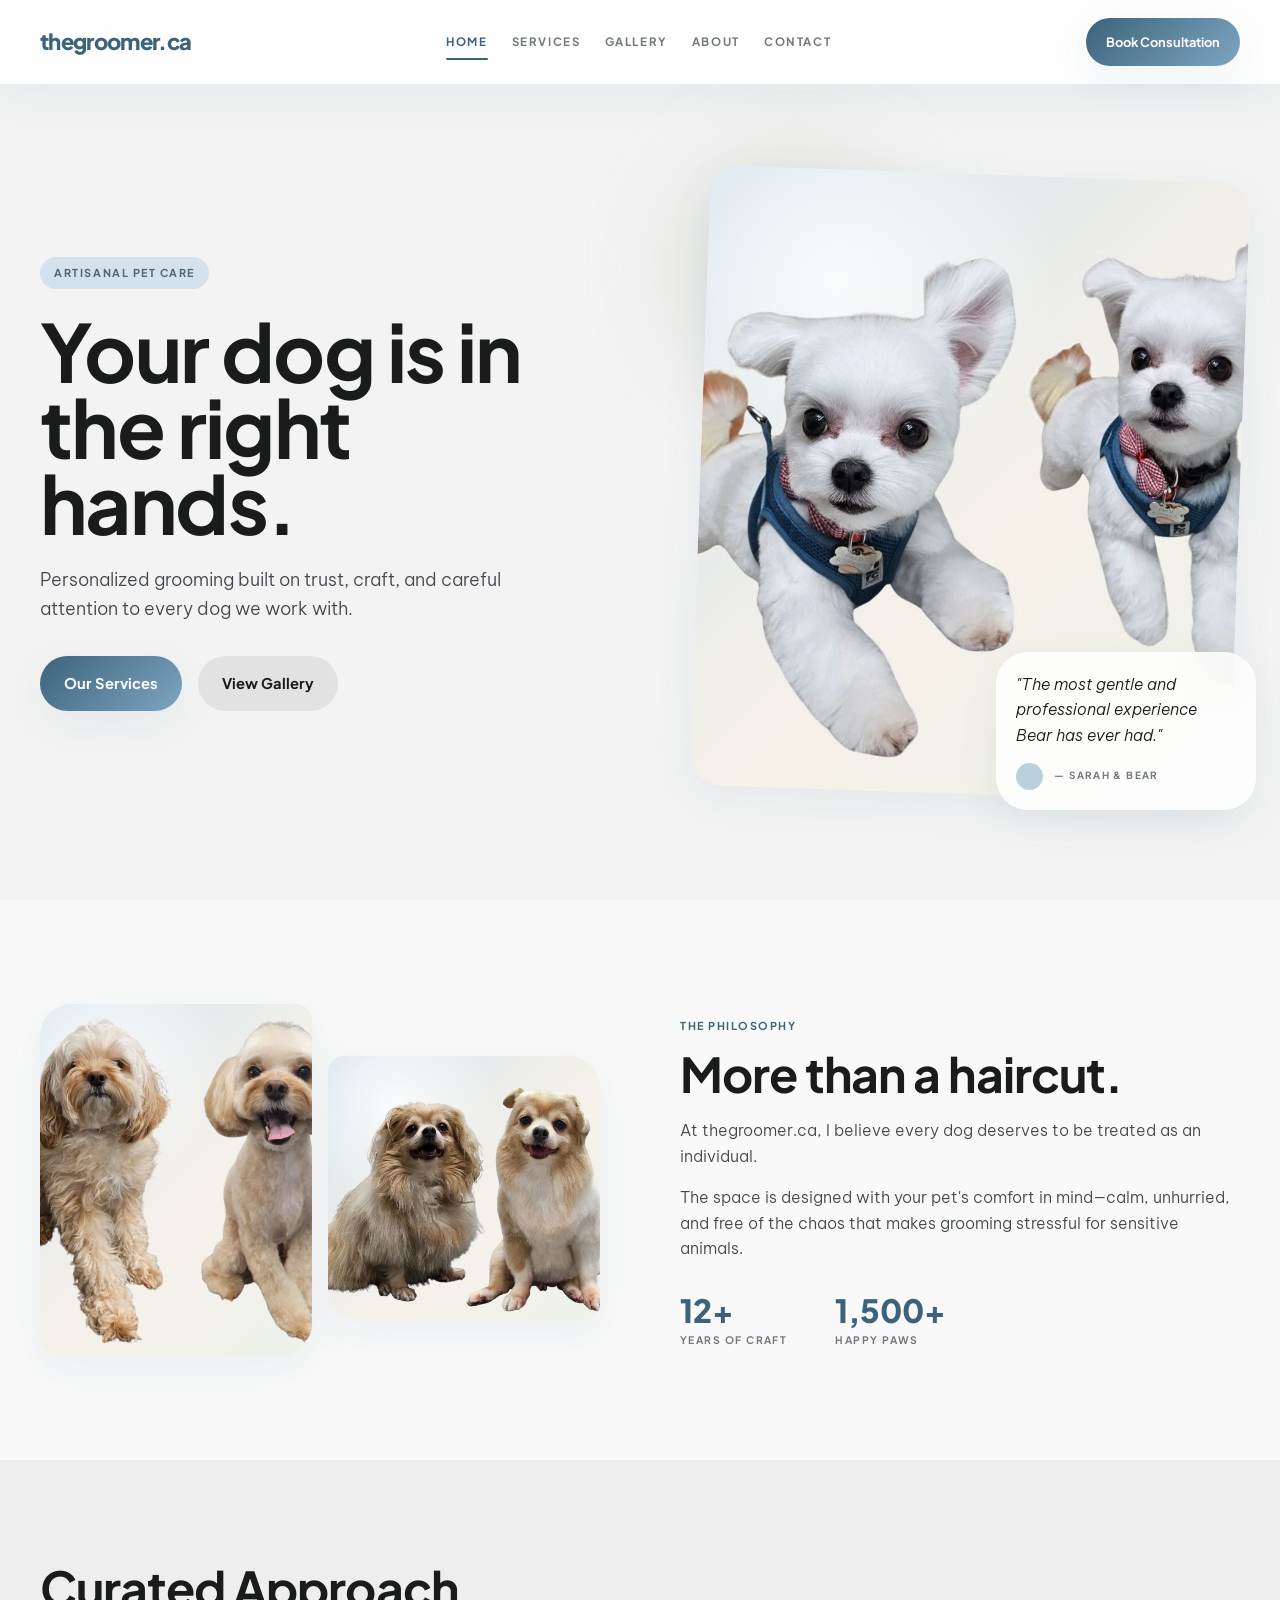
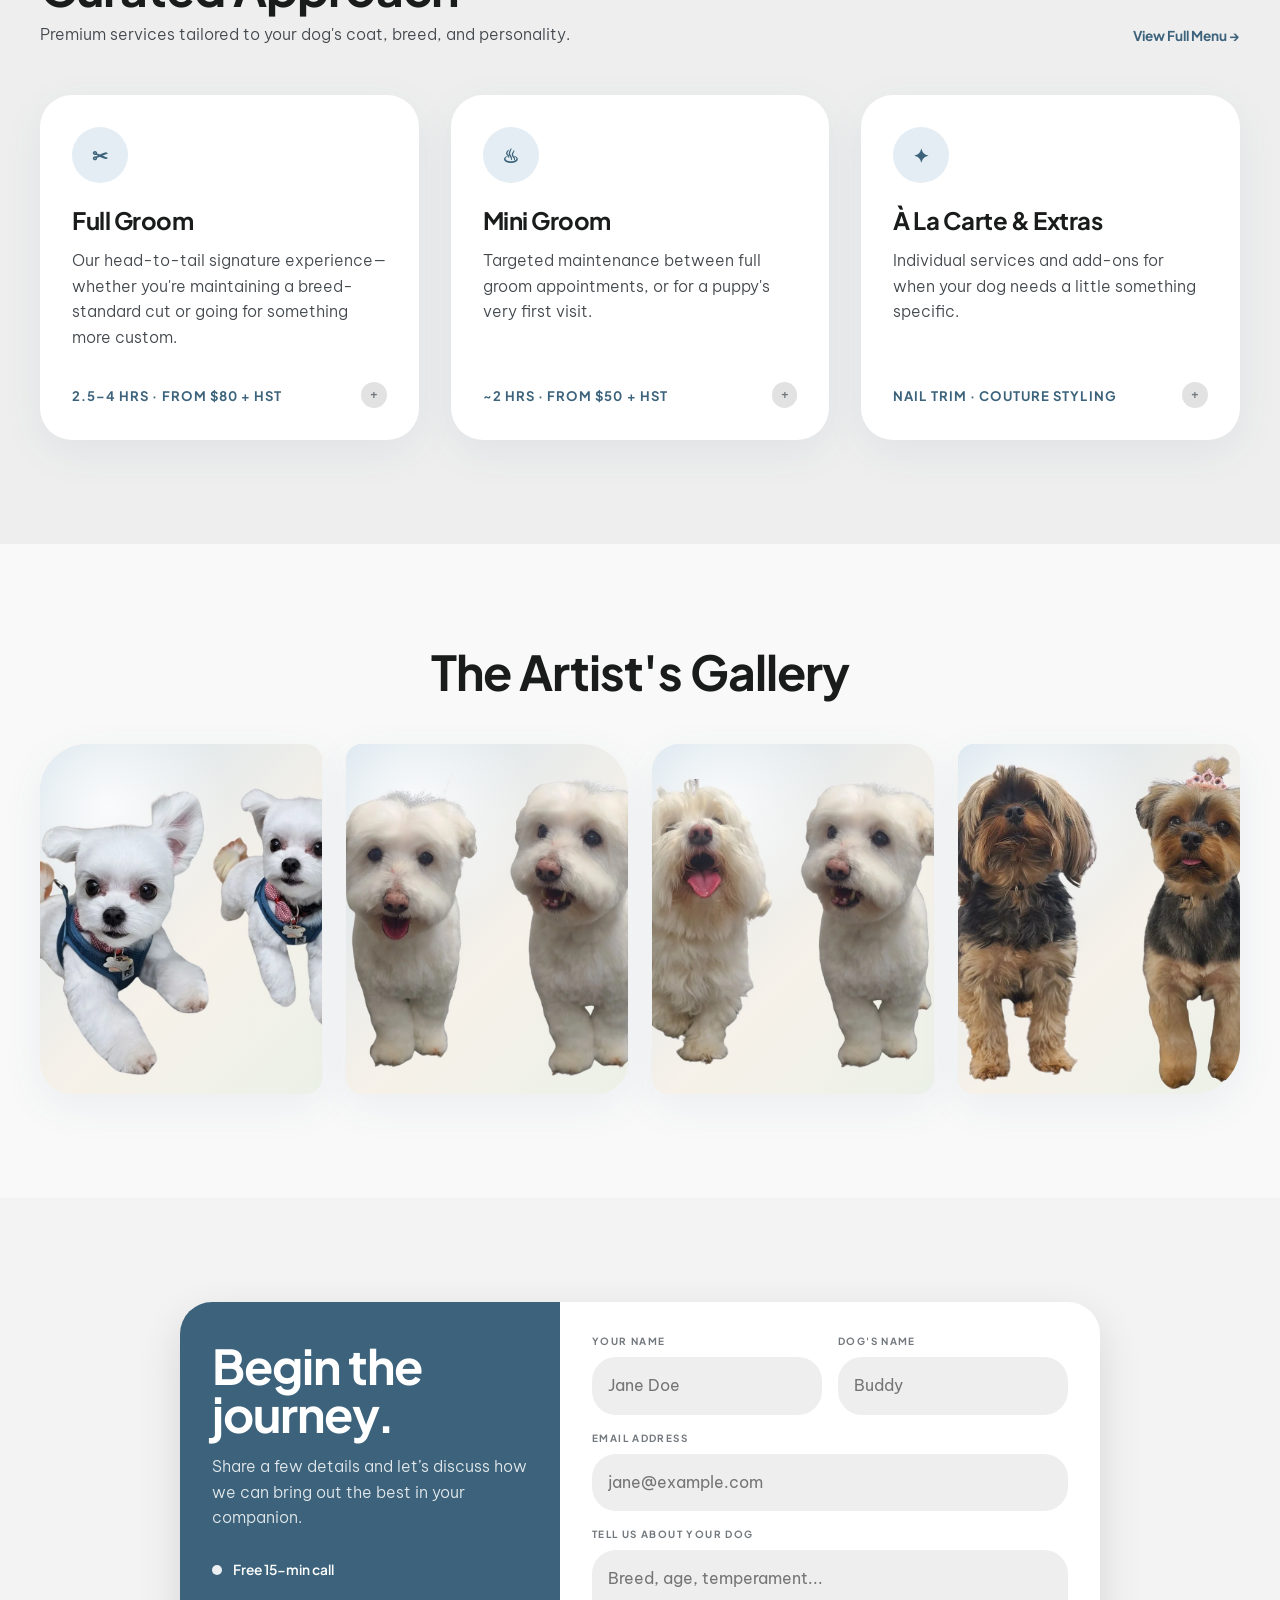
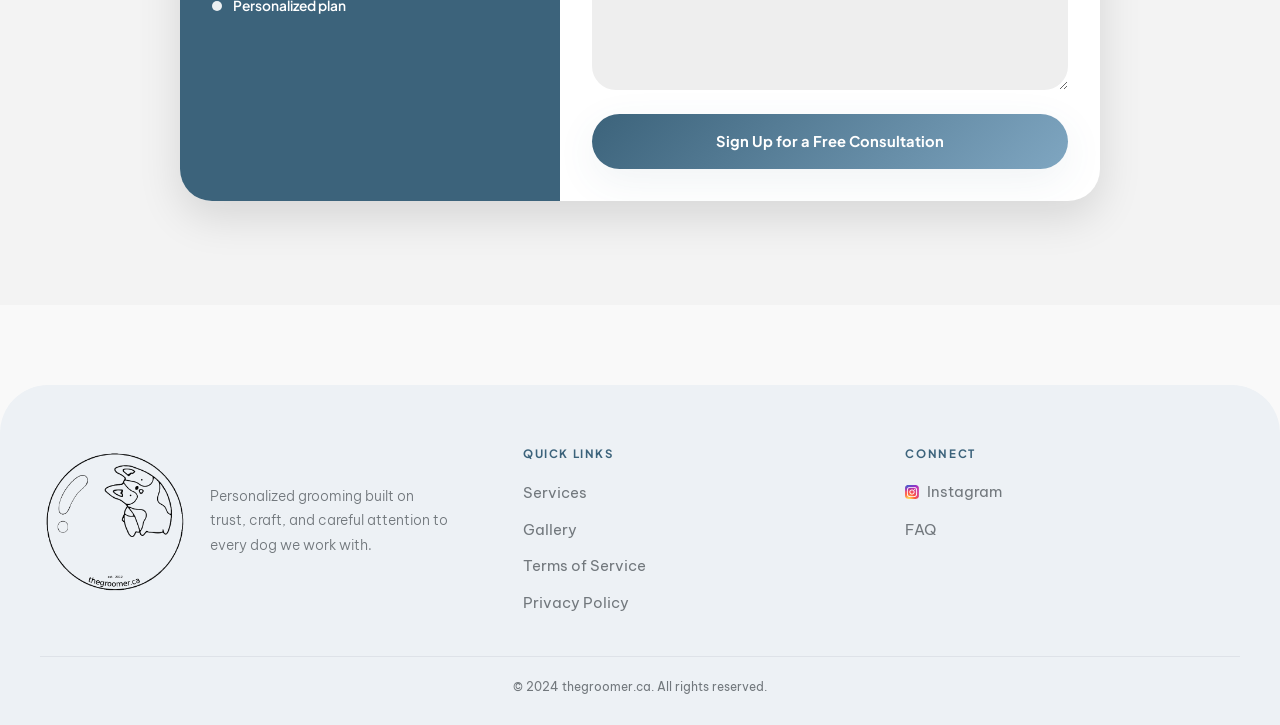
==== index.html @ 864260b8 "big up" ====
<!DOCTYPE html>
<html lang="en">
<head>
  <meta charset="UTF-8" />
  <meta name="viewport" content="width=device-width, initial-scale=1.0" />
  <title>thegroomer.ca | Elevated Dog Grooming</title>
  <meta
    name="description"
    content="Personalized grooming built on trust, craft, and careful attention to every dog we work with."
  />

  <link rel="icon" type="image/png" sizes="32x32" href="assets/img/branding/favicon-32.png" />
  <link rel="icon" type="image/png" sizes="16x16" href="assets/img/branding/favicon-16.png" />
  <link rel="apple-touch-icon" href="assets/img/branding/apple-touch-icon.png" />

  <link rel="preconnect" href="https://fonts.googleapis.com" />
  <link rel="preconnect" href="https://fonts.gstatic.com" crossorigin />
  <link
    href="https://fonts.googleapis.com/css2?family=Plus+Jakarta+Sans:wght@400;500;600;700;800&family=Be+Vietnam+Pro:wght@300;400;500;600&display=swap"
    rel="stylesheet"
  />

  <link rel="stylesheet" href="assets/css/styles.css" />
</head>
<body class="has-fixed-header">
  <header class="site-header">
    <div class="site-header__inner container">
      <a href="index.html" class="site-logo" aria-label="thegroomer.ca home">thegroomer.ca</a>

      <nav class="site-nav site-nav--desktop" aria-label="Primary navigation">
        <a href="index.html" class="is-active">Home</a>
        <a href="pages/services.html">Services</a>
        <a href="pages/gallery.html">Gallery</a>
        <a href="pages/about.html">About</a>
        <a href="pages/contact.html">Contact</a>
      </nav>

      <a href="pages/contact.html" class="btn btn-primary site-header__cta">Book Consultation</a>

      <button
        class="site-menu-toggle"
        type="button"
        aria-label="Open menu"
        aria-expanded="false"
        aria-controls="mobileMenu"
      >
        <span></span>
        <span></span>
        <span></span>
      </button>
    </div>

    <div class="site-mobile-menu" id="mobileMenu">
      <nav class="site-mobile-nav" aria-label="Mobile navigation">
        <a href="index.html" class="is-active">Home</a>
        <a href="pages/services.html">Services</a>
        <a href="pages/gallery.html">Gallery</a>
        <a href="pages/about.html">About</a>
        <a href="pages/contact.html">Contact</a>
        <a href="pages/terms.html">Terms</a>
        <a href="pages/privacy.html">Privacy</a>
        <a href="pages/contact.html" class="mobile-menu-cta btn btn-primary">Book Consultation</a>
      </nav>
    </div>
  </header>

  <main>
    <section class="hero">
      <div class="container hero-inner">
        <div class="hero-copy-wrap">
          <span class="small-label hero-badge">Artisanal Pet Care</span>

          <h1 class="hero-title">
            Your dog is in the right hands.
          </h1>

          <p class="hero-copy">
            Personalized grooming built on trust, craft, and careful attention to every dog we work with.
          </p>

          <div class="hero-actions">
            <a href="pages/services.html" class="btn btn-primary">Our Services</a>
            <a href="pages/gallery.html" class="btn btn-secondary">View Gallery</a>
          </div>
        </div>

        <div class="hero-media">
          <div class="hero-blob" aria-hidden="true"></div>

          <div class="hero-image-wrap">
            <img
              class="hero-image"
              src="assets/img/photos/hero-front-page.webp"
              alt="Happy freshly groomed dog looking at the camera"
            />
          </div>

          <div class="hero-quote">
            <p>"The most gentle and professional experience Bear has ever had."</p>
            <div class="hero-quote-meta">
              <span class="hero-quote-dot" aria-hidden="true"></span>
              <small>— Sarah &amp; Bear</small>
            </div>
          </div>
        </div>
      </div>
    </section>

    <section class="section about-section">
      <div class="container about-grid">
        <div class="about-collage">
          <img
            class="about-image-1"
            src="assets/img/photos/about-care.webp"
            alt="Small white dog being gently groomed"
          />
          <img
            class="about-image-2"
            src="assets/img/photos/about-studio.webp"
            alt="Warm boutique grooming studio interior"
          />
        </div>

        <div>
          <span class="small-label about-label">The Philosophy</span>
          <h2 class="about-title">More than a haircut.</h2>

          <p class="about-copy">
            At thegroomer.ca, I believe every dog deserves to be treated as an individual.
          </p>

          <p class="about-copy">
            The space is designed with your pet's comfort in mind—calm, unhurried, and free of the chaos that makes grooming stressful for sensitive animals.
          </p>

          <div class="about-stats">
            <div>
              <span class="about-stat-value">12+</span>
              <span class="about-stat-label">Years of Craft</span>
            </div>

            <div>
              <span class="about-stat-value">1,500+</span>
              <span class="about-stat-label">Happy Paws</span>
            </div>
          </div>
        </div>
      </div>
    </section>

    <section class="section services-section">
      <div class="container">
        <div class="section-head">
          <div class="section-head-copy">
            <h2>Curated Approach</h2>
            <p>Premium services tailored to your dog's coat, breed, and personality.</p>
          </div>

          <a href="pages/services.html" class="section-link">View Full Menu →</a>
        </div>

        <div class="services-grid">
          <article class="service-card">
            <div class="service-card-top">
              <div class="service-icon" aria-hidden="true">✂</div>
              <h3>Full Groom</h3>
              <p>
                Our head-to-tail signature experience—whether you're maintaining a breed-standard cut or going for something more custom.
              </p>
            </div>

            <div class="service-card-bottom">
              <span class="service-price">2.5–4 hrs · From $80 + HST</span>
              <span class="service-plus" aria-hidden="true">+</span>
            </div>
          </article>

          <article class="service-card">
            <div class="service-card-top">
              <div class="service-icon" aria-hidden="true">♨</div>
              <h3>Mini Groom</h3>
              <p>
                Targeted maintenance between full groom appointments, or for a puppy's very first visit.
              </p>
            </div>

            <div class="service-card-bottom">
              <span class="service-price">~2 hrs · From $50 + HST</span>
              <span class="service-plus" aria-hidden="true">+</span>
            </div>
          </article>

          <article class="service-card">
            <div class="service-card-top">
              <div class="service-icon" aria-hidden="true">✦</div>
              <h3>À La Carte &amp; Extras</h3>
              <p>
                Individual services and add-ons for when your dog needs a little something specific.
              </p>
            </div>

            <div class="service-card-bottom">
              <span class="service-price">Nail Trim · Couture Styling</span>
              <span class="service-plus" aria-hidden="true">+</span>
            </div>
          </article>
        </div>
      </div>
    </section>

    <section class="section gallery-section">
      <div class="container">
        <h2 class="gallery-title">The Artist's Gallery</h2>

        <div class="gallery-grid">
          <figure class="gallery-item gallery-shape-a">
            <img
              src="assets/img/photos/photo1.webp"
              alt="Small terrier after grooming"
            />
          </figure>

          <figure class="gallery-item gallery-shape-b">
            <img
              src="assets/img/photos/photo2.webp"
              alt="Long-haired dog portrait"
            />
          </figure>

          <figure class="gallery-item gallery-shape-c">
            <img
              src="assets/img/photos/photo3.webp"
              alt="Dog during bath"
            />
          </figure>

          <figure class="gallery-item gallery-shape-d">
            <img
              src="assets/img/photos/photo4.webp"
              alt="Trimmed clean dog paws"
            />
          </figure>
        </div>
      </div>
    </section>

    <section class="section consult-section">
      <div class="container">
        <div class="consult-shell">
          <div class="consult-aside">
            <h2>Begin the journey.</h2>
            <p>
              Share a few details and let’s discuss how we can bring out the best in your companion.
            </p>

            <ul class="consult-points">
              <li>Free 15-min call</li>
              <li>Personalized plan</li>
            </ul>
          </div>

          <div class="consult-form-wrap">
            <form action="#" method="post">
              <div class="consult-form-grid">
                <div class="form-group">
                  <label for="owner-name">Your Name</label>
                  <input id="owner-name" name="owner_name" type="text" placeholder="Jane Doe" />
                </div>

                <div class="form-group">
                  <label for="dog-name">Dog's Name</label>
                  <input id="dog-name" name="dog_name" type="text" placeholder="Buddy" />
                </div>
              </div>

              <div class="form-group">
                <label for="email">Email Address</label>
                <input id="email" name="email" type="email" placeholder="jane@example.com" />
              </div>

              <div class="form-group">
                <label for="dog-details">Tell us about your dog</label>
                <textarea
                  id="dog-details"
                  name="dog_details"
                  placeholder="Breed, age, temperament..."
                ></textarea>
              </div>

              <button type="submit" class="btn btn-primary" style="width:100%;">
                Sign Up for a Free Consultation
              </button>
            </form>
          </div>
        </div>
      </div>
    </section>
  </main>

  <footer class="site-footer">
    <div class="container site-footer__grid">
      <div class="site-footer__brand">
        <div class="site-footer__brand-lockup">
          <a href="index.html" class="site-footer__logo-link" aria-label="thegroomer.ca home">
            <img
              src="assets/img/branding/logo-mark.png"
              alt="thegroomer.ca"
              class="site-footer__logo-mark"
            />
          </a>
          <p>
            Personalized grooming built on trust, craft, and careful attention to every dog we work with.
          </p>
        </div>
      </div>

      <div>
        <h4>Quick Links</h4>
        <ul class="site-footer__links">
          <li><a href="pages/services.html">Services</a></li>
          <li><a href="pages/gallery.html">Gallery</a></li>
          <li><a href="pages/terms.html">Terms of Service</a></li>
          <li><a href="pages/privacy.html">Privacy Policy</a></li>
        </ul>
      </div>

      <div>
        <h4>Connect</h4>
        <ul class="site-footer__links">
          <li>
            <a href="https://www.instagram.com/thegroomer.ca/" class="site-footer__social-link">
              <img
                src="assets/img/social/Instagram_logo_2016.svg"
                alt=""
                class="site-footer__social-icon"
                aria-hidden="true"
              />
              Instagram
            </a>
          </li>
          <li><a href="pages/contact.html">FAQ</a></li>
        </ul>
      </div>
    </div>

    <div class="site-footer__bottom container">
      © 2024 thegroomer.ca. All rights reserved.
    </div>
  </footer>

  <script src="assets/js/main.js"></script>
</body>
</html>
---- assets/css/styles.css ----
/* =========================
   1. ROOT DESIGN TOKENS
========================= */
:root {
  --primary: #3c637b;
  --primary-soft: #7fa6c1;
  --secondary: #526069;
  --tertiary: #58614e;

  --surface: #f9f9f9;
  --surface-low: #f3f3f3;
  --surface-mid: #eeeeee;
  --surface-high: #e2e2e2;
  --surface-white: #ffffff;

  --text-main: #1a1c1c;
  --text-muted: #42474c;
  --text-soft: #72787d;

  --outline-soft: rgba(193, 199, 205, 0.15);

  --radius-sm: 1rem;
  --radius-md: 1.5rem;
  --radius-lg: 2rem;
  --radius-xl: 3rem;
  --radius-full: 9999px;

  --shadow-soft: 0 12px 40px rgba(60, 99, 123, 0.08);

  --font-headline: "Plus Jakarta Sans", sans-serif;
  --font-body: "Be Vietnam Pro", sans-serif;

  --header-height: 84px;
}

/* =========================
   2. RESET / BASE
========================= */
* {
  box-sizing: border-box;
  margin: 0;
  padding: 0;
}

html {
  scroll-behavior: smooth;
}

body {
  background: var(--surface);
  color: var(--text-main);
  font-family: var(--font-body);
  line-height: 1.6;
}

body.menu-open {
  overflow: hidden;
}

img {
  display: block;
  max-width: 100%;
}

a {
  color: inherit;
}

button,
input,
textarea {
  font: inherit;
}

textarea {
  resize: vertical;
  min-height: 140px;
}

/* =========================
   3. TYPOGRAPHY
========================= */
h1,
h2,
h3,
h4 {
  font-family: var(--font-headline);
  letter-spacing: -0.02em;
  color: var(--text-main);
}

h1 {
  font-size: clamp(3rem, 7vw, 5rem);
  line-height: 0.95;
}

h2 {
  font-size: clamp(2rem, 4vw, 3rem);
  line-height: 1;
}

h3 {
  font-size: 1.5rem;
  line-height: 1.1;
}

p {
  color: var(--text-muted);
  font-weight: 300;
}

.small-label {
  display: inline-block;
  font-family: var(--font-headline);
  font-size: 0.68rem;
  font-weight: 700;
  letter-spacing: 0.14em;
  text-transform: uppercase;
}

/* =========================
   4. LAYOUT
========================= */
.container {
  width: min(1200px, calc(100% - 2rem));
  margin: 0 auto;
}

.section {
  padding: 6.5rem 0;
}

.has-fixed-header {
  padding-top: var(--header-height);
}

.desktop-only {
  display: block;
}

.mobile-only {
  display: none;
}

/* =========================
   5. BUTTONS
========================= */
.btn {
  display: inline-flex;
  align-items: center;
  justify-content: center;
  gap: 0.5rem;
  border: 0;
  border-radius: var(--radius-full);
  padding: 1rem 1.5rem;
  font-family: var(--font-headline);
  font-size: 0.92rem;
  font-weight: 700;
  text-decoration: none;
  cursor: pointer;
  transition: transform 0.25s ease, opacity 0.25s ease;
}

.btn:hover {
  transform: scale(1.03);
}

.btn-primary {
  background: linear-gradient(135deg, var(--primary), var(--primary-soft));
  color: #ffffff;
  box-shadow: var(--shadow-soft);
}

.btn-secondary {
  background: var(--surface-high);
  color: var(--text-main);
}

/* =========================
   6. SHARED HEADER
========================= */
.site-header {
  position: fixed;
  inset: 0 0 auto 0;
  z-index: 1000;
  background: rgba(255, 255, 255, 0.74);
  backdrop-filter: blur(20px);
  box-shadow: var(--shadow-soft);
}

.site-header__inner {
  min-height: var(--header-height);
  display: flex;
  align-items: center;
  justify-content: space-between;
  gap: 1rem;
}

.site-logo {
  flex: 0 0 auto;
  text-decoration: none;
  font-family: var(--font-headline);
  font-size: 1.375rem;
  font-weight: 800;
  letter-spacing: -0.03em;
  color: var(--primary);
  white-space: nowrap;
}

.site-nav {
  display: flex;
  align-items: center;
  gap: 1.5rem;
}

.site-nav a {
  position: relative;
  text-decoration: none;
  color: var(--text-soft);
  font-family: var(--font-headline);
  font-size: 0.72rem;
  font-weight: 700;
  text-transform: uppercase;
  letter-spacing: 0.14em;
  transition: color 0.25s ease, transform 0.25s ease;
}

.site-nav a:hover {
  color: var(--primary);
  transform: translateY(-1px);
}

.site-nav a.is-active {
  color: var(--primary);
}

.site-nav a.is-active::after {
  content: "";
  position: absolute;
  left: 0;
  right: 0;
  bottom: -0.55rem;
  height: 2px;
  border-radius: 999px;
  background: var(--primary);
}

.site-header__cta {
  padding: 0.85rem 1.25rem;
  font-size: 0.8rem;
  white-space: nowrap;
}

.site-menu-toggle {
  display: none;
  width: 52px;
  height: 52px;
  border: 0;
  border-radius: 999px;
  background: var(--surface-white);
  box-shadow: var(--shadow-soft);
  cursor: pointer;
  align-items: center;
  justify-content: center;
  flex-direction: column;
  gap: 5px;
}

.site-menu-toggle span {
  display: block;
  width: 18px;
  height: 2px;
  border-radius: 999px;
  background: var(--primary);
  transition: transform 0.25s ease, opacity 0.25s ease;
}

.site-menu-toggle.is-open span:nth-child(1) {
  transform: translateY(7px) rotate(45deg);
}

.site-menu-toggle.is-open span:nth-child(2) {
  opacity: 0;
}

.site-menu-toggle.is-open span:nth-child(3) {
  transform: translateY(-7px) rotate(-45deg);
}

.site-mobile-menu {
  display: none;
  padding: 0 0 1.25rem;
  max-height: calc(100vh - var(--header-height));
  overflow-y: auto;
}

.site-mobile-menu.is-open {
  display: block;
}

.site-mobile-nav {
  display: grid;
  gap: 0.5rem;
  padding: 0 1rem 0.25rem;
}

.site-mobile-nav a {
  text-decoration: none;
  color: var(--text-main);
  background: var(--surface-low);
  border-radius: var(--radius-lg);
  padding: 1rem 1.2rem;
  font-family: var(--font-headline);
  font-size: 0.82rem;
  font-weight: 700;
  text-transform: uppercase;
  letter-spacing: 0.12em;
}

.site-mobile-nav a.is-active {
  background: linear-gradient(135deg, var(--primary), var(--primary-soft));
  color: #fff;
}

.mobile-menu-cta {
  text-align: center;
}

/* =========================
   7. HERO
========================= */
.hero {
  min-height: calc(100vh - var(--header-height));
  display: flex;
  align-items: center;
  background: var(--surface-low);
  overflow: hidden;
}

.hero-inner {
  display: grid;
  grid-template-columns: 1.05fr 0.95fr;
  gap: 4rem;
  align-items: center;
  padding: 3rem 0 4rem;
}

.hero-badge {
  display: inline-block;
  margin-bottom: 1.5rem;
  padding: 0.45rem 0.9rem;
  border-radius: var(--radius-full);
  background: #d3e2ec;
  color: #56656d;
}

.hero-title {
  max-width: 10ch;
}

.hero-title span {
  color: var(--primary);
  font-style: italic;
}

.hero-copy {
  max-width: 32rem;
  font-size: 1.15rem;
  margin-top: 1.5rem;
}

.hero-actions {
  display: flex;
  gap: 1rem;
  flex-wrap: wrap;
  margin-top: 2rem;
}

.hero-media {
  position: relative;
}

.hero-blob {
  position: absolute;
  top: -2rem;
  left: -2rem;
  width: 16rem;
  height: 16rem;
  border-radius: 999px;
  background: rgba(155, 165, 142, 0.18);
  filter: blur(42px);
}

.hero-image-wrap {
  position: relative;
  z-index: 1;
  border-radius: var(--radius-lg);
  overflow: hidden;
  background: var(--surface-white);
  box-shadow: var(--shadow-soft);
  transform: rotate(2deg);
  transition: transform 0.35s ease;
}

.hero-image-wrap:hover {
  transform: rotate(0deg);
}

.hero-image {
  width: 100%;
  height: 620px;
  object-fit: cover;
}

.hero-quote {
  position: absolute;
  right: -1rem;
  bottom: -1rem;
  z-index: 2;
  max-width: 260px;
  padding: 1.25rem;
  border-radius: var(--radius-lg);
  background: rgba(255, 255, 255, 0.84);
  backdrop-filter: blur(20px);
  box-shadow: var(--shadow-soft);
}

.hero-quote p {
  margin-bottom: 0.9rem;
  font-style: italic;
  color: var(--text-main);
}

.hero-quote-meta {
  display: flex;
  align-items: center;
  gap: 0.7rem;
}

.hero-quote-dot {
  width: 1.7rem;
  height: 1.7rem;
  border-radius: 999px;
  background: #b9d0de;
  flex: 0 0 auto;
}

.hero-quote-meta small {
  font-family: var(--font-headline);
  font-size: 0.62rem;
  font-weight: 700;
  letter-spacing: 0.14em;
  text-transform: uppercase;
  color: var(--text-soft);
}

/* =========================
   8. PHILOSOPHY / ABOUT
========================= */
.about-section {
  background: var(--surface);
}

.about-grid {
  display: grid;
  grid-template-columns: 1fr 1fr;
  gap: 5rem;
  align-items: center;
}

.about-collage {
  display: grid;
  grid-template-columns: 1fr 1fr;
  gap: 1rem;
  align-items: start;
}

.about-collage img {
  box-shadow: var(--shadow-soft);
  object-fit: cover;
}

.about-image-1 {
  height: 22rem;
  border-radius: 2rem 1rem 2rem 1rem;
}

.about-image-2 {
  height: 16.5rem;
  margin-top: 3.25rem;
  border-radius: 1rem 2rem 1rem 2rem;
}

.about-label {
  color: var(--primary);
  margin-bottom: 1rem;
}

.about-title {
  margin-bottom: 1.25rem;
}

.about-copy + .about-copy {
  margin-top: 1rem;
}

.about-stats {
  display: flex;
  gap: 3rem;
  flex-wrap: wrap;
  margin-top: 2rem;
}

.about-stat-value {
  display: block;
  font-family: var(--font-headline);
  font-size: 2rem;
  font-weight: 800;
  color: var(--primary);
  line-height: 1;
}

.about-stat-label {
  display: block;
  margin-top: 0.35rem;
  font-family: var(--font-headline);
  font-size: 0.65rem;
  font-weight: 700;
  letter-spacing: 0.14em;
  text-transform: uppercase;
  color: var(--text-soft);
}

/* =========================
   9. SERVICES
========================= */
.services-section {
  background: var(--surface-mid);
}

.section-head {
  display: flex;
  justify-content: space-between;
  align-items: end;
  gap: 2rem;
  margin-bottom: 3rem;
  flex-wrap: wrap;
}

.section-head-copy {
  max-width: 40rem;
}

.section-head-copy h2 {
  margin-bottom: 0.6rem;
}

.section-link {
  text-decoration: none;
  color: var(--primary);
  font-family: var(--font-headline);
  font-size: 0.85rem;
  font-weight: 700;
}

.services-grid {
  display: grid;
  grid-template-columns: repeat(3, 1fr);
  gap: 2rem;
}

.service-card {
  min-height: 320px;
  display: flex;
  flex-direction: column;
  justify-content: space-between;
  background: var(--surface-white);
  padding: 2rem;
  border-radius: var(--radius-lg);
  box-shadow: var(--shadow-soft);
  transition: transform 0.3s ease;
}

.service-card:hover {
  transform: translateY(-4px);
}

.service-card-top {
  display: block;
}

.service-icon {
  width: 3.5rem;
  height: 3.5rem;
  border-radius: 999px;
  display: inline-flex;
  align-items: center;
  justify-content: center;
  background: #e4edf3;
  color: var(--primary);
  font-family: var(--font-headline);
  font-size: 1.2rem;
  font-weight: 700;
}

.service-card h3 {
  margin-top: 1.5rem;
  margin-bottom: 0.9rem;
}

.service-card-bottom {
  display: flex;
  justify-content: space-between;
  align-items: center;
  gap: 1rem;
  margin-top: 2rem;
}

.service-price {
  font-family: var(--font-headline);
  font-size: 0.82rem;
  font-weight: 700;
  letter-spacing: 0.08em;
  text-transform: uppercase;
  color: var(--primary);
}

.service-plus {
  width: 1.6rem;
  height: 1.6rem;
  border-radius: 999px;
  background: var(--surface-high);
  color: var(--text-soft);
  display: inline-flex;
  align-items: center;
  justify-content: center;
  flex: 0 0 auto;
}

/* =========================
   10. GALLERY
========================= */
.gallery-section {
  background: var(--surface);
}

.gallery-title {
  text-align: center;
  margin-bottom: 3rem;
}

.gallery-grid {
  display: grid;
  grid-template-columns: repeat(4, 1fr);
  gap: 1.5rem;
}

.gallery-item {
  overflow: hidden;
  box-shadow: var(--shadow-soft);
  background: var(--surface-white);
}

.gallery-item img {
  width: 100%;
  height: 350px;
  object-fit: cover;
  transition: transform 0.6s ease;
}

.gallery-item:hover img {
  transform: scale(1.08);
}

.gallery-shape-a {
  border-radius: 3rem 1rem 1rem 2rem;
}

.gallery-shape-b {
  border-radius: 1rem 3rem 2rem 1rem;
}

.gallery-shape-c {
  border-radius: 1.75rem 1.75rem 1rem 1rem;
}

.gallery-shape-d {
  border-radius: 1rem 1rem 3rem 1rem;
}

/* =========================
   11. CONSULTATION FORM
========================= */
.consult-section {
  background: var(--surface-low);
}

.consult-shell {
  max-width: 920px;
  margin: 0 auto;
  overflow: hidden;
  border-radius: var(--radius-lg);
  background: var(--surface-white);
  box-shadow: 0 16px 44px rgba(0, 0, 0, 0.12);
  display: grid;
  grid-template-columns: 0.95fr 1.35fr;
}

.consult-aside {
  background: var(--primary);
  color: #ffffff;
  padding: 2.5rem 2rem;
}

.consult-aside h2 {
  color: #ffffff;
  margin-bottom: 1rem;
}

.consult-aside p {
  color: rgba(255, 255, 255, 0.86);
  margin-bottom: 1.75rem;
}

.consult-points {
  list-style: none;
  display: grid;
  gap: 0.9rem;
}

.consult-points li {
  display: flex;
  align-items: center;
  gap: 0.65rem;
  font-family: var(--font-headline);
  font-size: 0.86rem;
  font-weight: 600;
}

.consult-points li::before {
  content: "";
  width: 0.65rem;
  height: 0.65rem;
  border-radius: 999px;
  background: rgba(255, 255, 255, 0.9);
  flex: 0 0 auto;
}

.consult-form-wrap {
  padding: 2rem;
}

.consult-form-grid {
  display: grid;
  grid-template-columns: 1fr 1fr;
  gap: 1rem;
}

.form-group {
  margin-bottom: 1rem;
}

.form-group label {
  display: block;
  margin-bottom: 0.45rem;
  font-family: var(--font-headline);
  font-size: 0.62rem;
  font-weight: 700;
  letter-spacing: 0.14em;
  text-transform: uppercase;
  color: var(--text-soft);
}

input,
textarea {
  width: 100%;
  padding: 1rem;
  border-radius: var(--radius-md);
  border: none;
  background: var(--surface-mid);
  transition: background 0.3s ease, outline-color 0.3s ease;
}

input:focus,
textarea:focus {
  background: var(--surface-high);
  outline: 2px solid rgba(60, 99, 123, 0.2);
}

/* =========================
   12. SHARED FOOTER
========================= */
.site-footer {
  margin-top: 5rem;
  background: #edf1f5;
  border-top-left-radius: var(--radius-xl);
  border-top-right-radius: var(--radius-xl);
  padding-top: 3.75rem;
}

.site-footer__grid {
  display: grid;
  grid-template-columns: 1.3fr 1fr 1fr;
  gap: 3rem;
  padding-bottom: 2.5rem;
}

.site-footer__logo {
  font-family: var(--font-headline);
  font-size: 1rem;
  font-weight: 800;
  letter-spacing: -0.02em;
  color: var(--primary);
  margin-bottom: 1rem;
}

.site-footer__brand p {
  max-width: 280px;
  font-size: 0.9rem;
  color: var(--text-soft);
}

.site-footer__brand-lockup {
  display: flex;
  align-items: center;
  gap: 1.25rem;
}

.site-footer__logo-link {
  display: block;
  flex: 0 0 auto;
  text-decoration: none;
}

.site-footer__logo-mark {
  width: 150px;
  height: 150px;
  object-fit: contain;
  display: block;
}

.site-footer__brand-lockup p {
  margin: 0;
  max-width: 240px;
  line-height: 1.7;
}

.site-footer__social-link {
  display: inline-flex;
  align-items: center;
  gap: 0.5rem;
}

.site-footer__social-icon {
  width: 14px;
  height: 14px;
  display: block;
  flex: 0 0 14px;
}

.site-footer h4 {
  margin-bottom: 1rem;
  font-family: var(--font-headline);
  font-size: 0.72rem;
  font-weight: 700;
  text-transform: uppercase;
  letter-spacing: 0.14em;
  color: var(--primary);
}

.site-footer__links {
  list-style: none;
  display: grid;
  gap: 0.7rem;
}

.site-footer__links a {
  text-decoration: none;
  color: var(--text-soft);
  font-size: 0.92rem;
}

.site-footer__links a:hover {
  color: var(--primary);
}

.site-footer__icons {
  display: flex;
  gap: 0.6rem;
  margin-top: 1.25rem;
}

.site-footer__icons a {
  width: 28px;
  height: 28px;
  display: inline-flex;
  align-items: center;
  justify-content: center;
  text-decoration: none;
}

.footer-dot {
  width: 12px;
  height: 12px;
  border-radius: 999px;
  background: var(--primary);
  opacity: 0.8;
}

.site-footer__bottom {
  border-top: 1px solid rgba(193, 199, 205, 0.35);
  padding-top: 1.25rem;
  padding-bottom: 1.75rem;
  font-size: 0.78rem;
  text-align: center;
  color: var(--text-soft);
}

/* =========================
   13. RESPONSIVE
========================= */
@media (max-width: 980px) {
  :root {
    --header-height: 76px;
  }

  .site-nav--desktop,
  .site-header__cta {
    display: none;
  }

  .site-menu-toggle {
    display: inline-flex;
  }

  .hero-inner,
  .about-grid,
  .consult-shell {
    grid-template-columns: 1fr;
  }

  .services-grid {
    grid-template-columns: 1fr;
  }

  .gallery-grid {
    grid-template-columns: 1fr 1fr;
  }

  .hero-image {
    height: 520px;
  }

  .hero-title {
    max-width: none;
  }

  .site-footer__grid {
    grid-template-columns: 1fr;
    gap: 2rem;
  }

  .site-footer__brand p {
    max-width: none;
  }

  .site-footer__brand-lockup {
    max-width: 560px;
  }
}

@media (max-width: 768px) {
  .section {
    padding: 4.5rem 0;
  }

  .container {
    width: min(1200px, calc(100% - 1.25rem));
  }

  .hero {
    min-height: auto;
  }

  .hero-inner {
    gap: 2rem;
    padding: 2rem 0 3rem;
  }

  .hero-actions {
    flex-direction: column;
    align-items: stretch;
  }

  .hero-actions .btn {
    width: 100%;
  }

  .hero-image {
    height: 420px;
  }

  .hero-quote {
    position: relative;
    right: auto;
    bottom: auto;
    margin: 1rem 0 0 auto;
  }

  .about-collage {
    grid-template-columns: 1fr 1fr;
  }

  .about-image-1 {
    height: 240px;
  }

  .about-image-2 {
    height: 190px;
    margin-top: 1.5rem;
  }

  .section-head {
    align-items: flex-start;
    margin-bottom: 2rem;
  }

  .gallery-grid {
    grid-template-columns: 1fr;
  }

  .gallery-item img {
    height: 280px;
  }

  .consult-form-grid {
    grid-template-columns: 1fr;
  }

  .site-mobile-nav {
    padding-left: 1rem;
    padding-right: 1rem;
  }

  .site-footer {
    border-top-left-radius: 2rem;
    border-top-right-radius: 2rem;
    padding-top: 2.75rem;
  }

  .site-footer__brand-lockup {
    gap: 1rem;
  }

  .site-footer__logo-mark {
    width: 112px;
    height: 112px;
  }

  .site-footer__brand-lockup p {
    line-height: 1.55;
  }
}

@media (max-width: 420px) {
  .site-footer__brand-lockup {
    flex-direction: column;
    align-items: flex-start;
  }

  .site-footer__logo-mark {
    width: 96px;
    height: 96px;
  }
}


/* =========================
   PHOTO BACKGROUNDS
   Soft tonal gradient behind transparent photo cutouts.
========================= */
img[src*="assets/img/photos/"] {
  background:
    radial-gradient(circle at 24% 18%, rgba(255, 255, 255, 0.82), rgba(255, 255, 255, 0) 34%),
    linear-gradient(135deg, rgba(211, 226, 236, 0.86) 0%, rgba(246, 241, 233, 0.94) 58%, rgba(235, 241, 232, 0.9) 100%);
}

.hero-image-wrap,
.gallery-item,
.gallery-card,
.package-feature__media,
.prep-media__frame,
.contact-info__image,
.about-letter__image-wrap,
.about-philosophy__media img,
.gallery-testimonial__avatar,
.terms-split__media,
.about-hero__portrait,
.terms-card__image {
  background:
    radial-gradient(circle at 25% 20%, rgba(255, 255, 255, 0.78), rgba(255, 255, 255, 0) 36%),
    linear-gradient(135deg, rgba(211, 226, 236, 0.9), rgba(246, 241, 233, 0.96) 56%, rgba(235, 241, 232, 0.92));
}
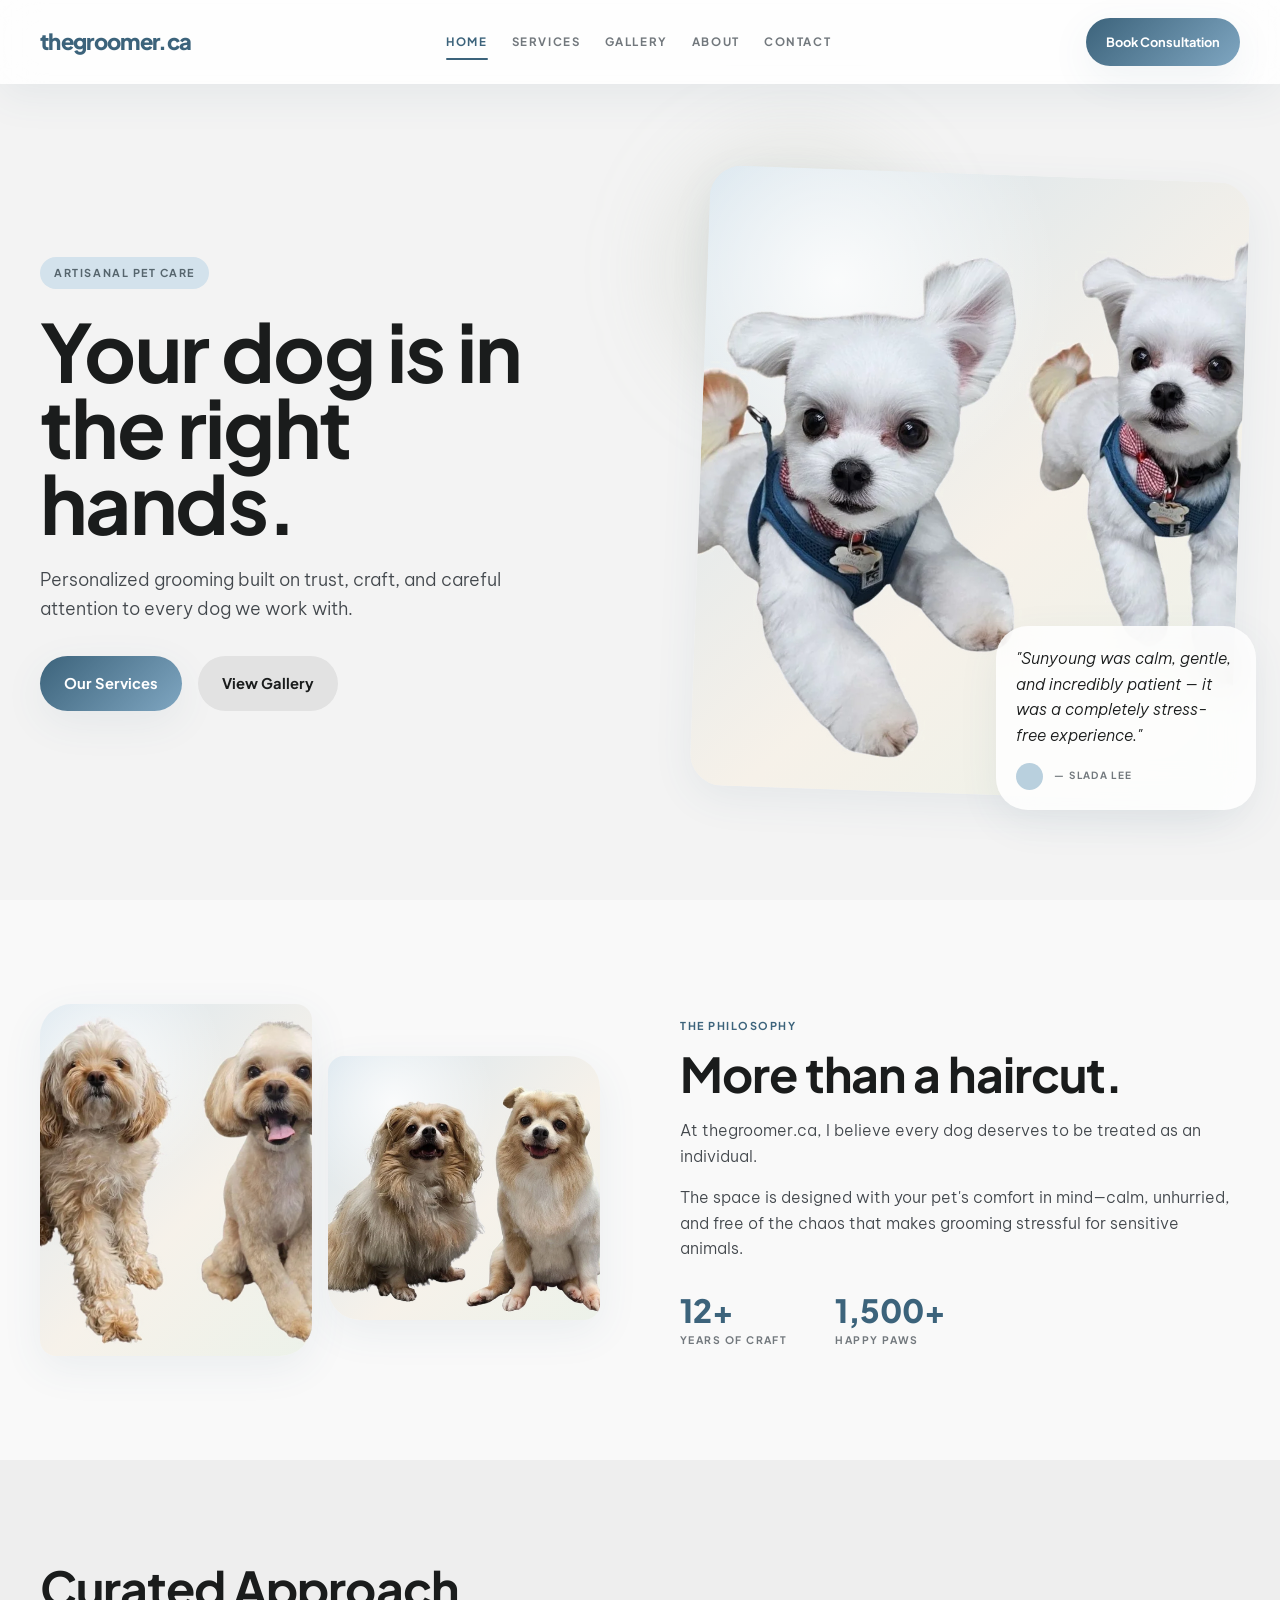
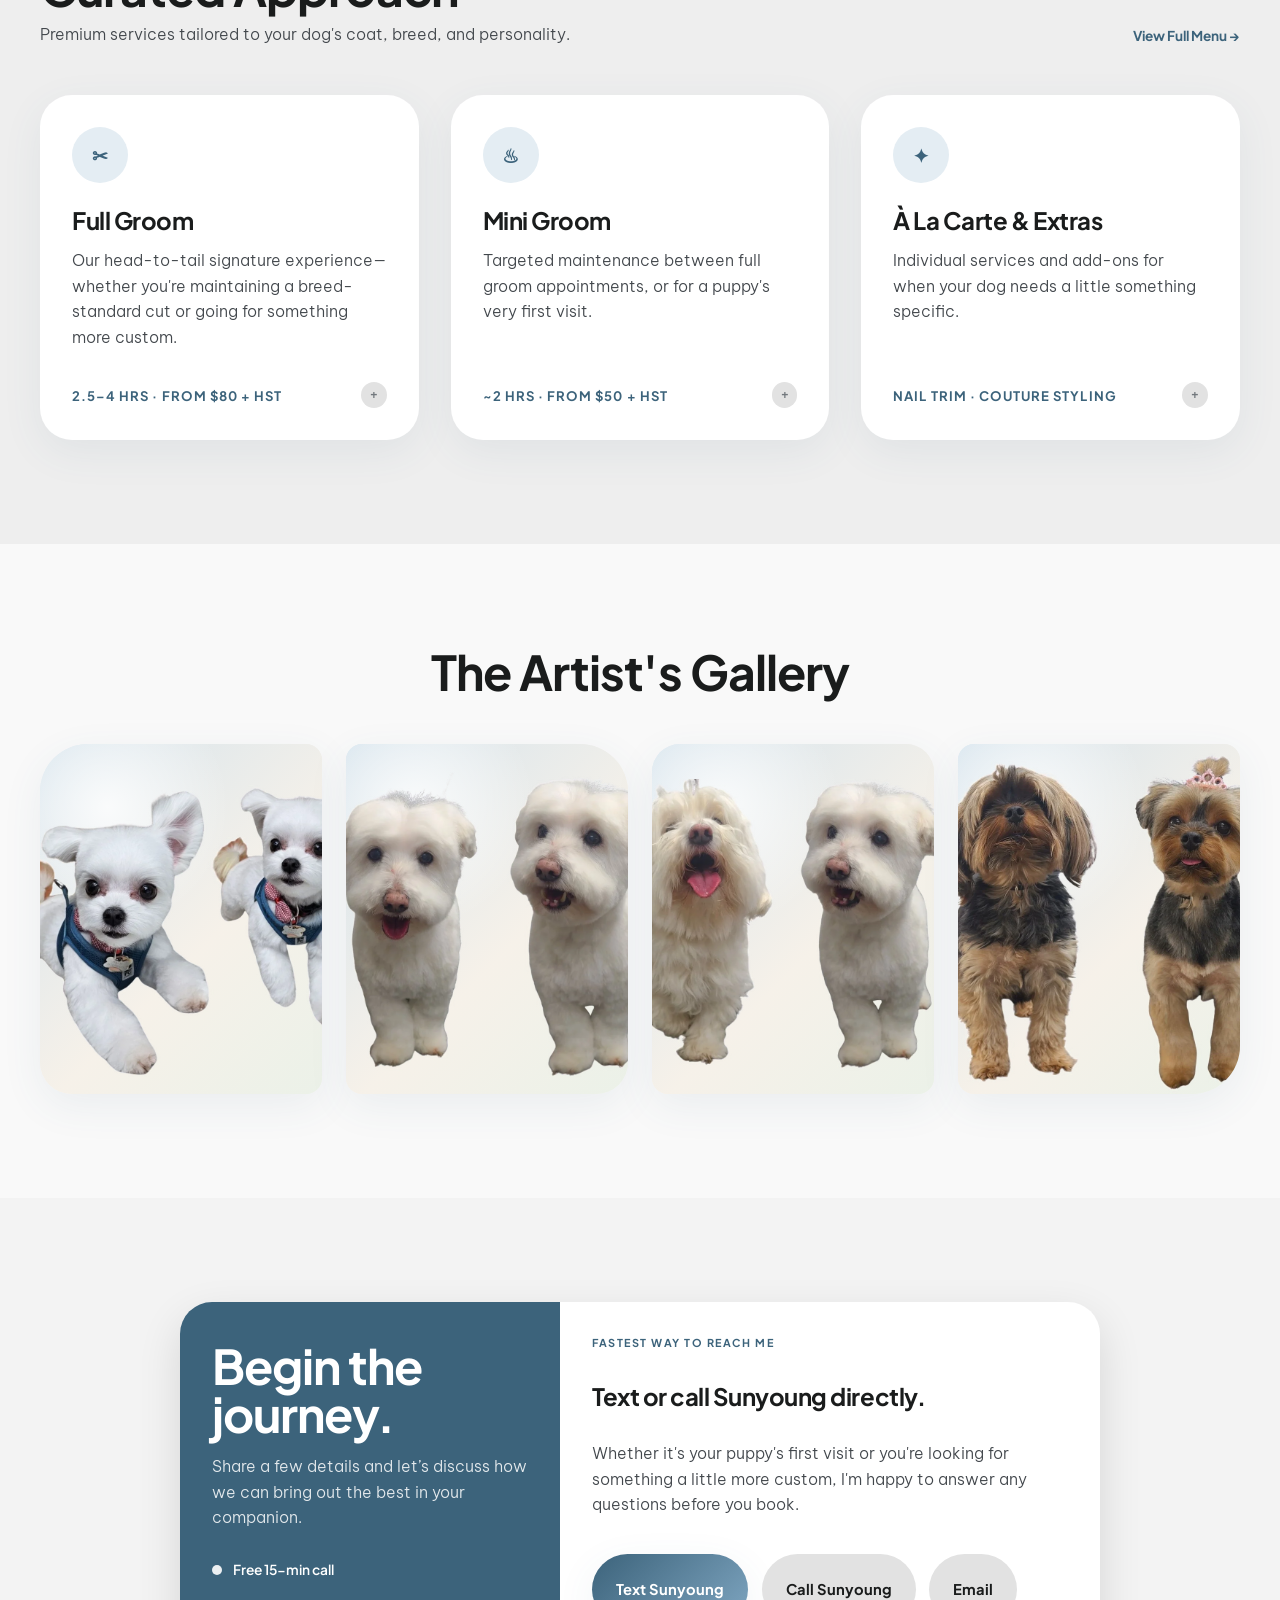
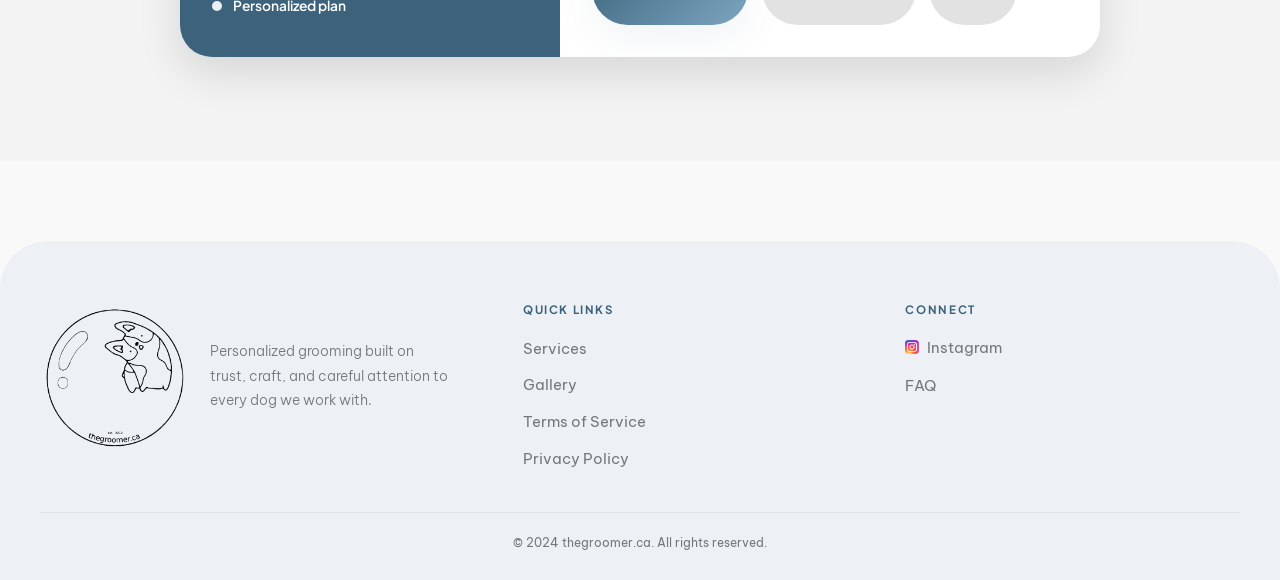
==== commit fb1734e4: "contact form" ====
--- a/index.html
+++ b/index.html
@@ -96,10 +96,10 @@
           </div>
 
           <div class="hero-quote">
-            <p>"The most gentle and professional experience Bear has ever had."</p>
+            <p>"Sunyoung was calm, gentle, and incredibly patient — it was a completely stress-free experience."</p>
             <div class="hero-quote-meta">
               <span class="hero-quote-dot" aria-hidden="true"></span>
-              <small>— Sarah &amp; Bear</small>
+              <small>— Slada Lee</small>
             </div>
           </div>
         </div>
@@ -259,38 +259,18 @@
             </ul>
           </div>
 
-          <div class="consult-form-wrap">
-            <form action="#" method="post">
-              <div class="consult-form-grid">
-                <div class="form-group">
-                  <label for="owner-name">Your Name</label>
-                  <input id="owner-name" name="owner_name" type="text" placeholder="Jane Doe" />
-                </div>
-
-                <div class="form-group">
-                  <label for="dog-name">Dog's Name</label>
-                  <input id="dog-name" name="dog_name" type="text" placeholder="Buddy" />
-                </div>
-              </div>
-
-              <div class="form-group">
-                <label for="email">Email Address</label>
-                <input id="email" name="email" type="email" placeholder="jane@example.com" />
-              </div>
-
-              <div class="form-group">
-                <label for="dog-details">Tell us about your dog</label>
-                <textarea
-                  id="dog-details"
-                  name="dog_details"
-                  placeholder="Breed, age, temperament..."
-                ></textarea>
-              </div>
-
-              <button type="submit" class="btn btn-primary" style="width:100%;">
-                Sign Up for a Free Consultation
-              </button>
-            </form>
+          <div class="consult-form-wrap contact-direct-card">
+            <span class="small-label contact-direct-label">Fastest way to reach me</span>
+            <h3>Text or call Sunyoung directly.</h3>
+            <p>
+              Whether it's your puppy's first visit or you're looking for something a little more custom, I'm happy to answer any questions before you book.
+            </p>
+
+            <div class="contact-action-stack">
+              <a href="sms:+12892139855" class="btn btn-primary">Text Sunyoung</a>
+              <a href="tel:+12892139855" class="btn btn-secondary">Call Sunyoung</a>
+              <a href="mailto:thegroomer.ca@gmail.com" class="btn btn-secondary">Email</a>
+            </div>
           </div>
         </div>
       </div>
--- a/assets/css/styles.css
+++ b/assets/css/styles.css
@@ -785,6 +785,46 @@
 textarea:focus {
   background: var(--surface-high);
   outline: 2px solid rgba(60, 99, 123, 0.2);
+}
+
+
+/* =========================
+   CONTACT ACTION BLOCKS
+========================= */
+.contact-direct-card {
+  display: grid;
+  gap: 1rem;
+}
+
+.contact-direct-card h3 {
+  margin: 0;
+}
+
+.contact-direct-label {
+  color: var(--primary);
+}
+
+.contact-action-stack {
+  display: flex;
+  flex-wrap: wrap;
+  gap: 0.85rem;
+  margin-top: 0.25rem;
+}
+
+.contact-direct-note {
+  font-size: 0.88rem;
+  color: var(--text-soft);
+}
+
+@media (max-width: 768px) {
+  .contact-action-stack {
+    flex-direction: column;
+    align-items: stretch;
+  }
+
+  .contact-action-stack .btn {
+    width: 100%;
+  }
 }
 
 /* =========================
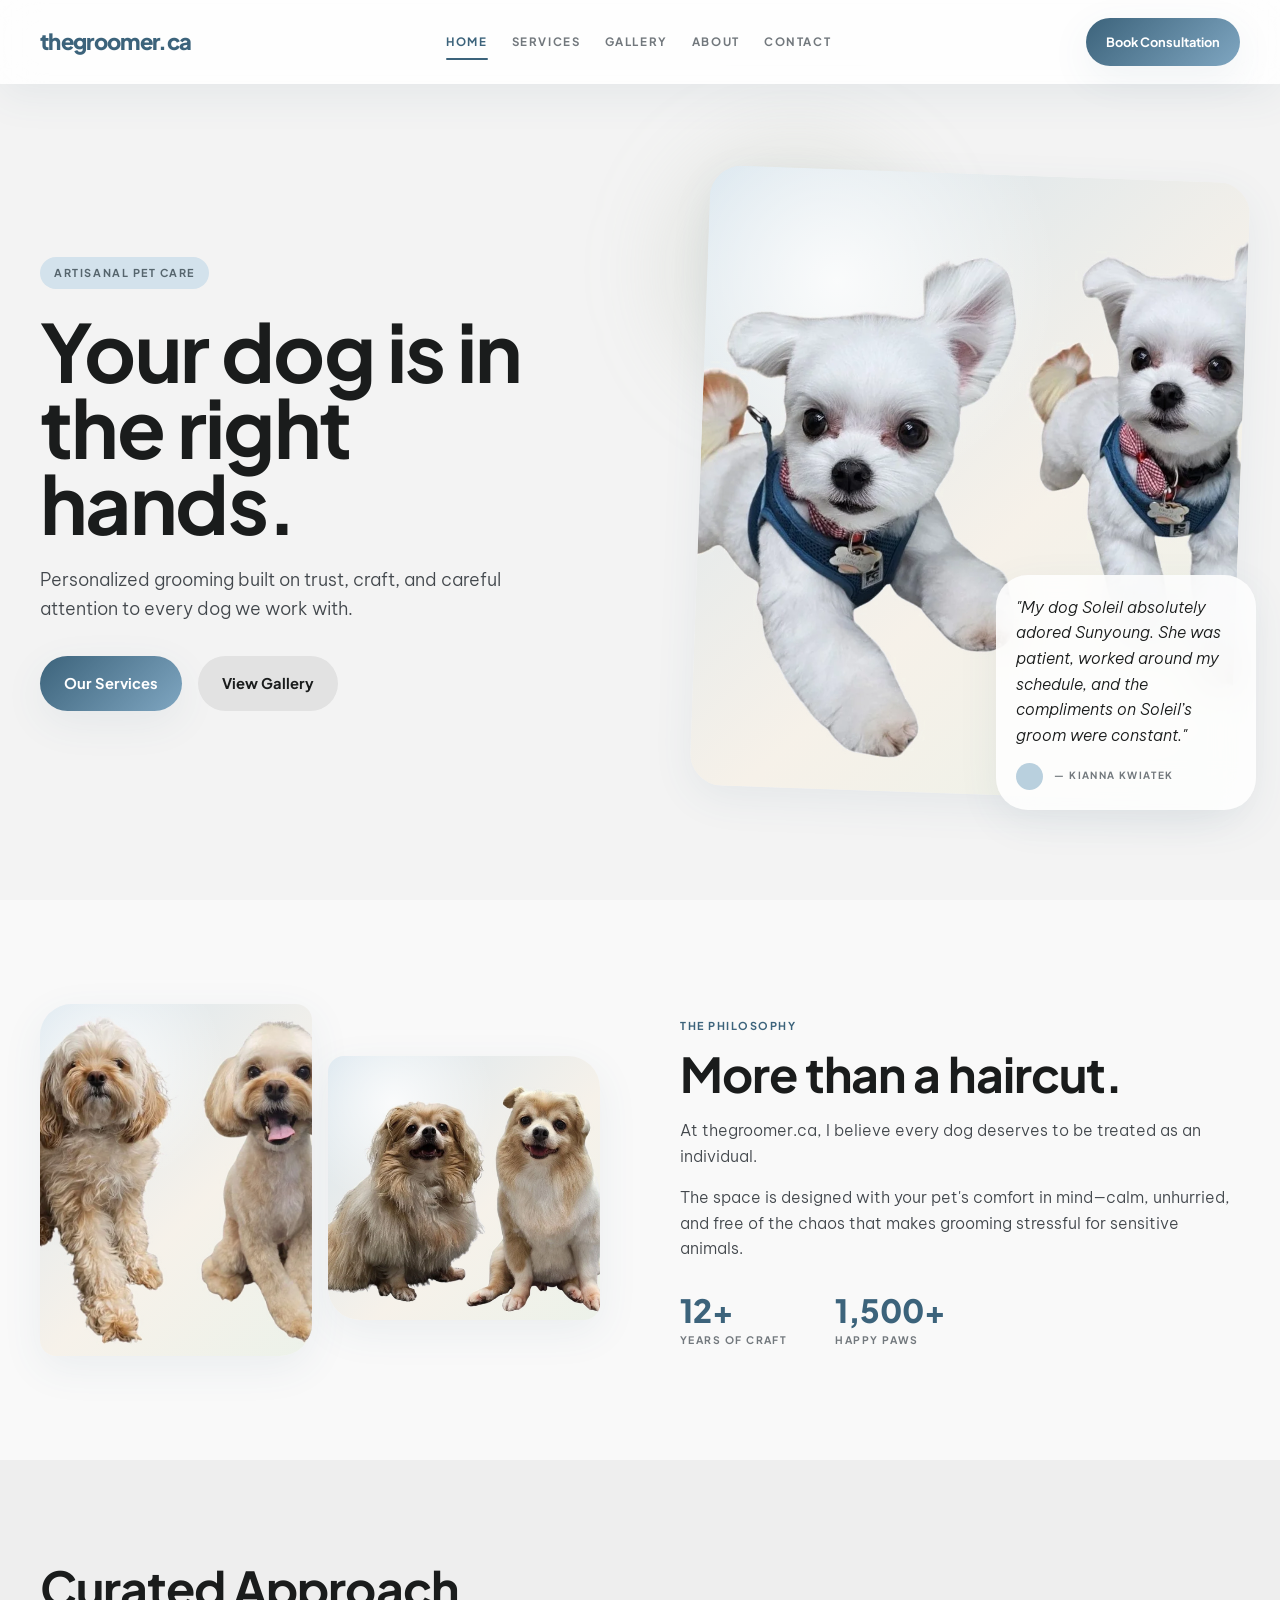
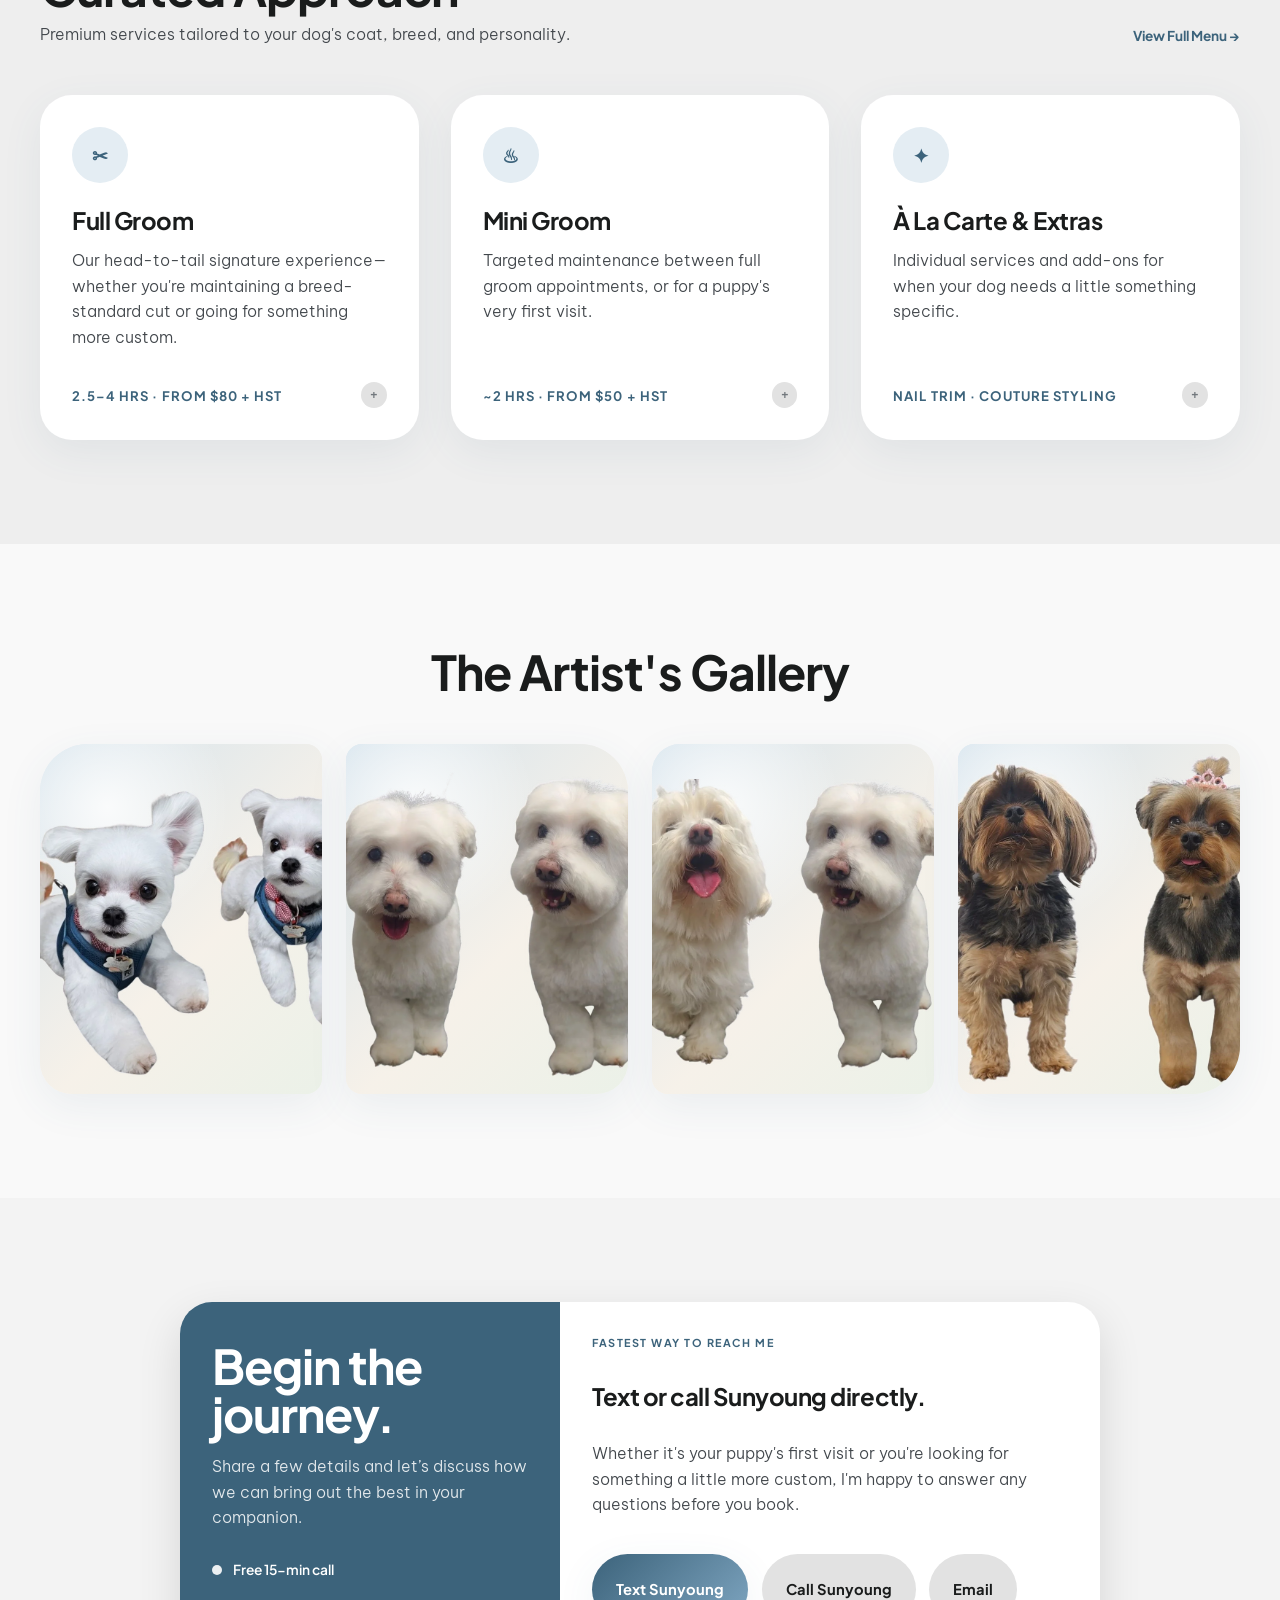
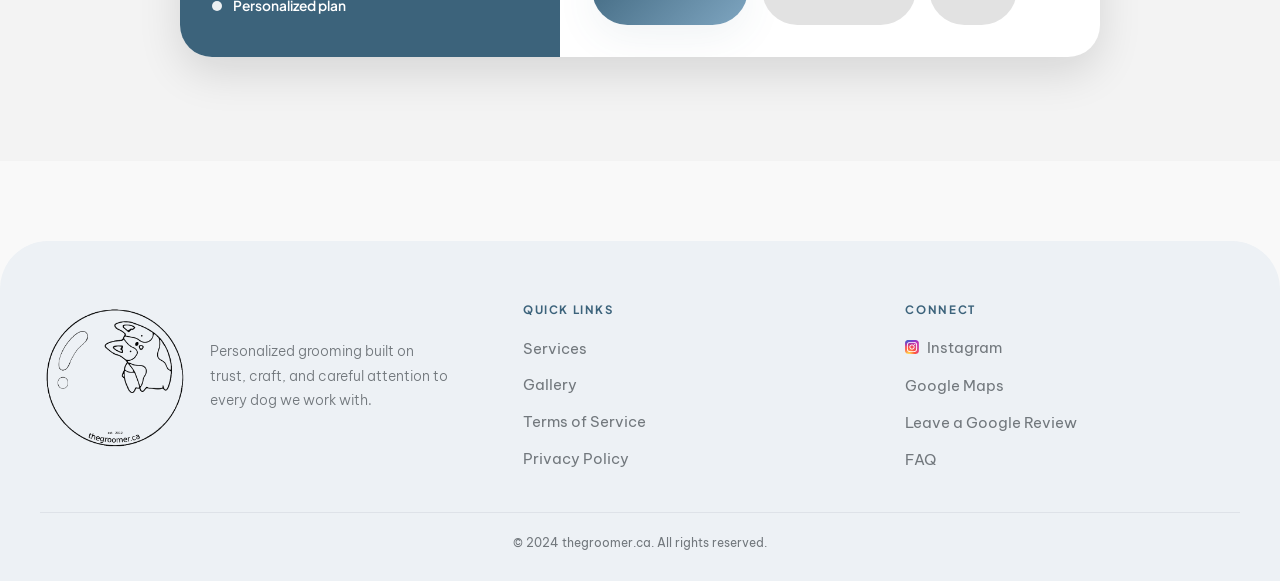
==== commit a598f61e: "fixed lots" ====
--- a/index.html
+++ b/index.html
@@ -95,11 +95,11 @@
             />
           </div>
 
-          <div class="hero-quote">
-            <p>"Sunyoung was calm, gentle, and incredibly patient — it was a completely stress-free experience."</p>
+          <div class="hero-quote" data-testimonial-slot="hero">
+            <p data-testimonial-field="quote">"Sunyoung was calm, gentle, and incredibly patient — it was a completely stress-free experience."</p>
             <div class="hero-quote-meta">
               <span class="hero-quote-dot" aria-hidden="true"></span>
-              <small>— Slada Lee</small>
+              <small data-testimonial-field="name">— Slada Lee</small>
             </div>
           </div>
         </div>
@@ -318,6 +318,8 @@
               Instagram
             </a>
           </li>
+          <li><a href="https://g.page/r/Cb6Rf2AkQloGEAE" target="_blank" rel="noopener">Google Maps</a></li>
+          <li><a href="https://g.page/r/Cb6Rf2AkQloGEAE/review" target="_blank" rel="noopener">Leave a Google Review</a></li>
           <li><a href="pages/contact.html">FAQ</a></li>
         </ul>
       </div>
@@ -329,5 +331,7 @@
   </footer>
 
   <script src="assets/js/main.js"></script>
+  <script src="assets/data/testimonials.js?v=2"></script>
+  <script src="assets/js/testimonials.js?v=2"></script>
 </body>
 </html>
--- a/assets/css/styles.css
+++ b/assets/css/styles.css
@@ -1141,3 +1141,74 @@
     radial-gradient(circle at 25% 20%, rgba(255, 255, 255, 0.78), rgba(255, 255, 255, 0) 36%),
     linear-gradient(135deg, rgba(211, 226, 236, 0.9), rgba(246, 241, 233, 0.96) 56%, rgba(235, 241, 232, 0.92));
 }
+
+/* =========================
+   DYNAMIC TESTIMONIALS
+========================= */
+.testimonial-carousel {
+  position: relative;
+}
+
+.testimonial-carousel__viewport {
+  overflow-x: auto;
+  scroll-snap-type: x mandatory;
+  scrollbar-width: thin;
+  padding: 0.25rem 0.25rem 1rem;
+}
+
+.testimonial-carousel__track {
+  display: flex;
+  gap: 1.5rem;
+}
+
+.testimonial-carousel__card {
+  flex: 0 0 calc((100% - 3rem) / 3);
+  scroll-snap-align: start;
+}
+
+.testimonial-carousel__controls {
+  display: flex;
+  justify-content: center;
+  gap: 0.75rem;
+  margin-top: 1.5rem;
+}
+
+.testimonial-carousel__button {
+  width: 46px;
+  height: 46px;
+  border: 0;
+  border-radius: var(--radius-full);
+  background: var(--surface-white);
+  color: var(--primary);
+  box-shadow: var(--shadow-soft);
+  font-family: var(--font-headline);
+  font-size: 1.15rem;
+  font-weight: 800;
+  cursor: pointer;
+  transition: transform 0.25s ease;
+}
+
+.testimonial-carousel__button:hover {
+  transform: translateY(-2px);
+}
+
+@media (max-width: 980px) {
+  .testimonial-carousel__card {
+    flex-basis: calc((100% - 1.5rem) / 2);
+  }
+}
+
+@media (max-width: 680px) {
+  .testimonial-carousel__card {
+    flex-basis: 88%;
+  }
+}
+
+
+
+.testimonial-carousel__button:disabled,
+.testimonial-carousel__button[aria-disabled="true"] {
+  opacity: 0.42;
+  cursor: default;
+  transform: none;
+}
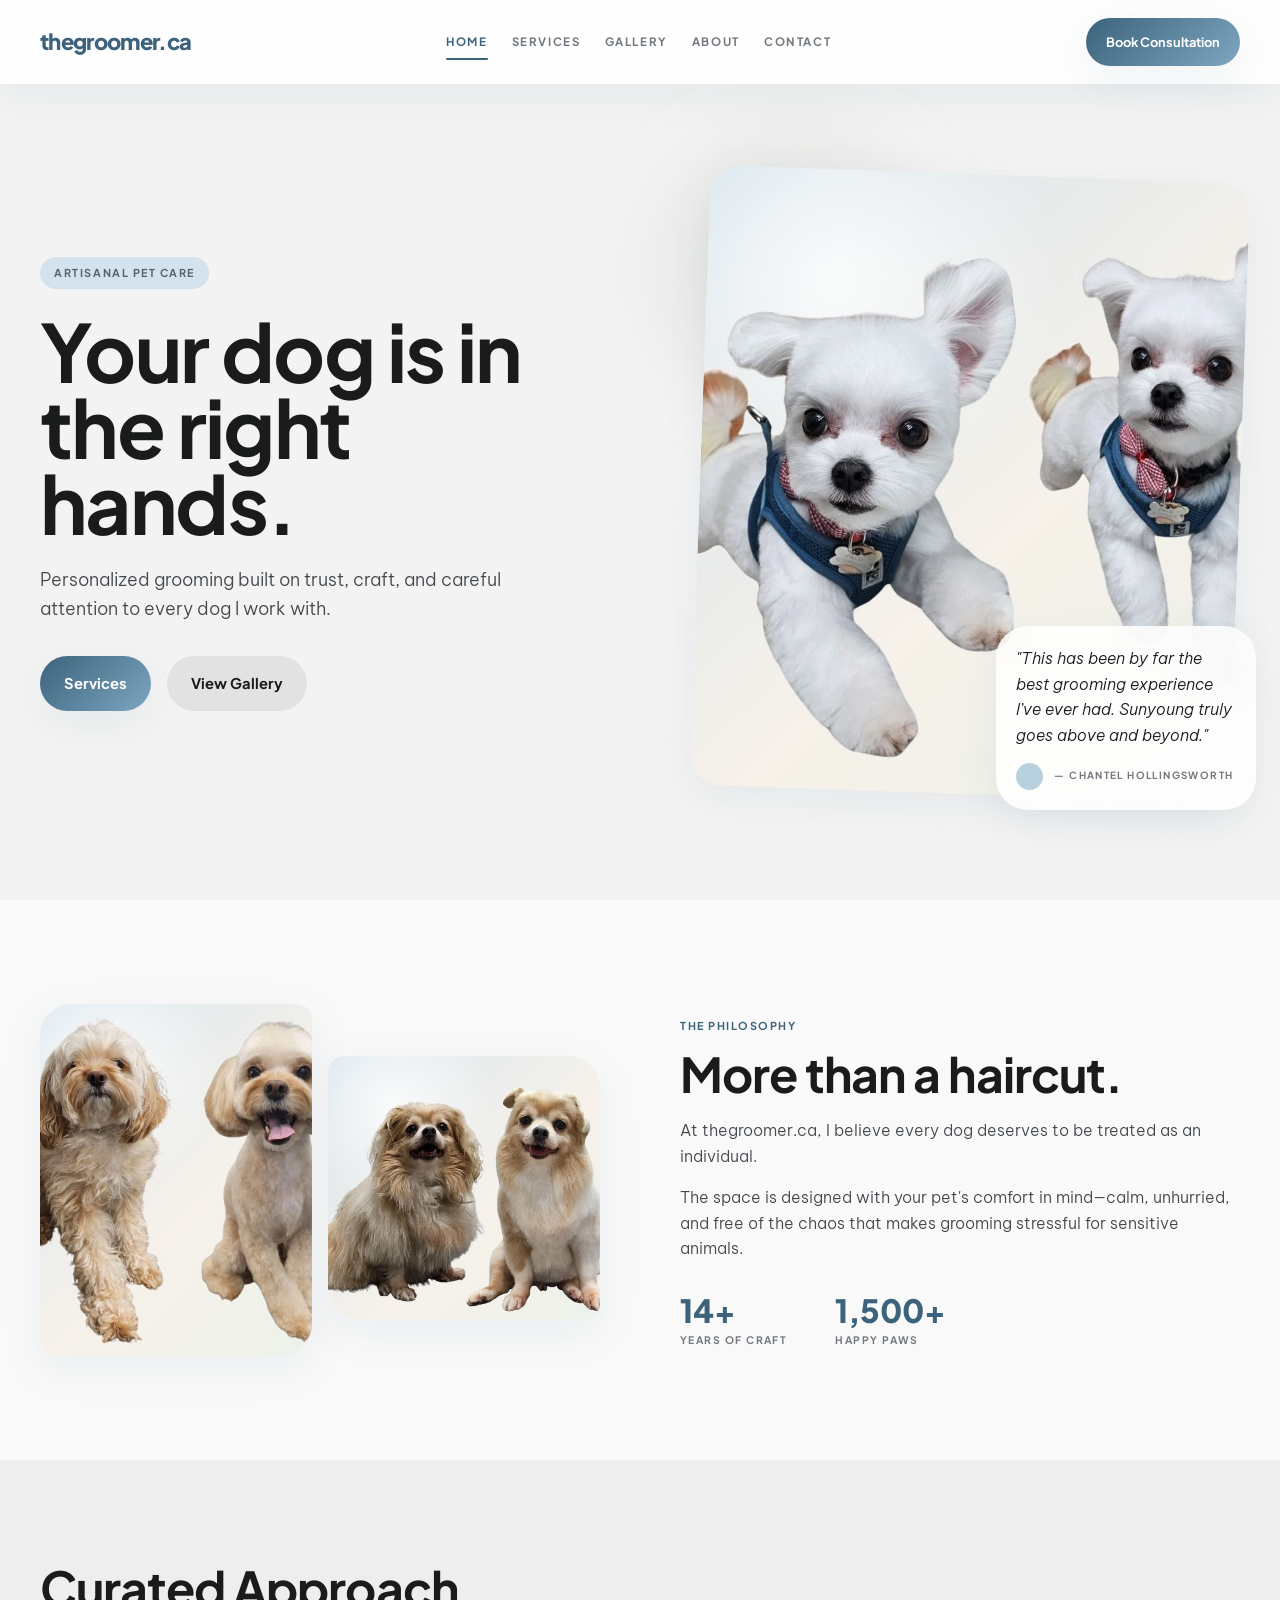
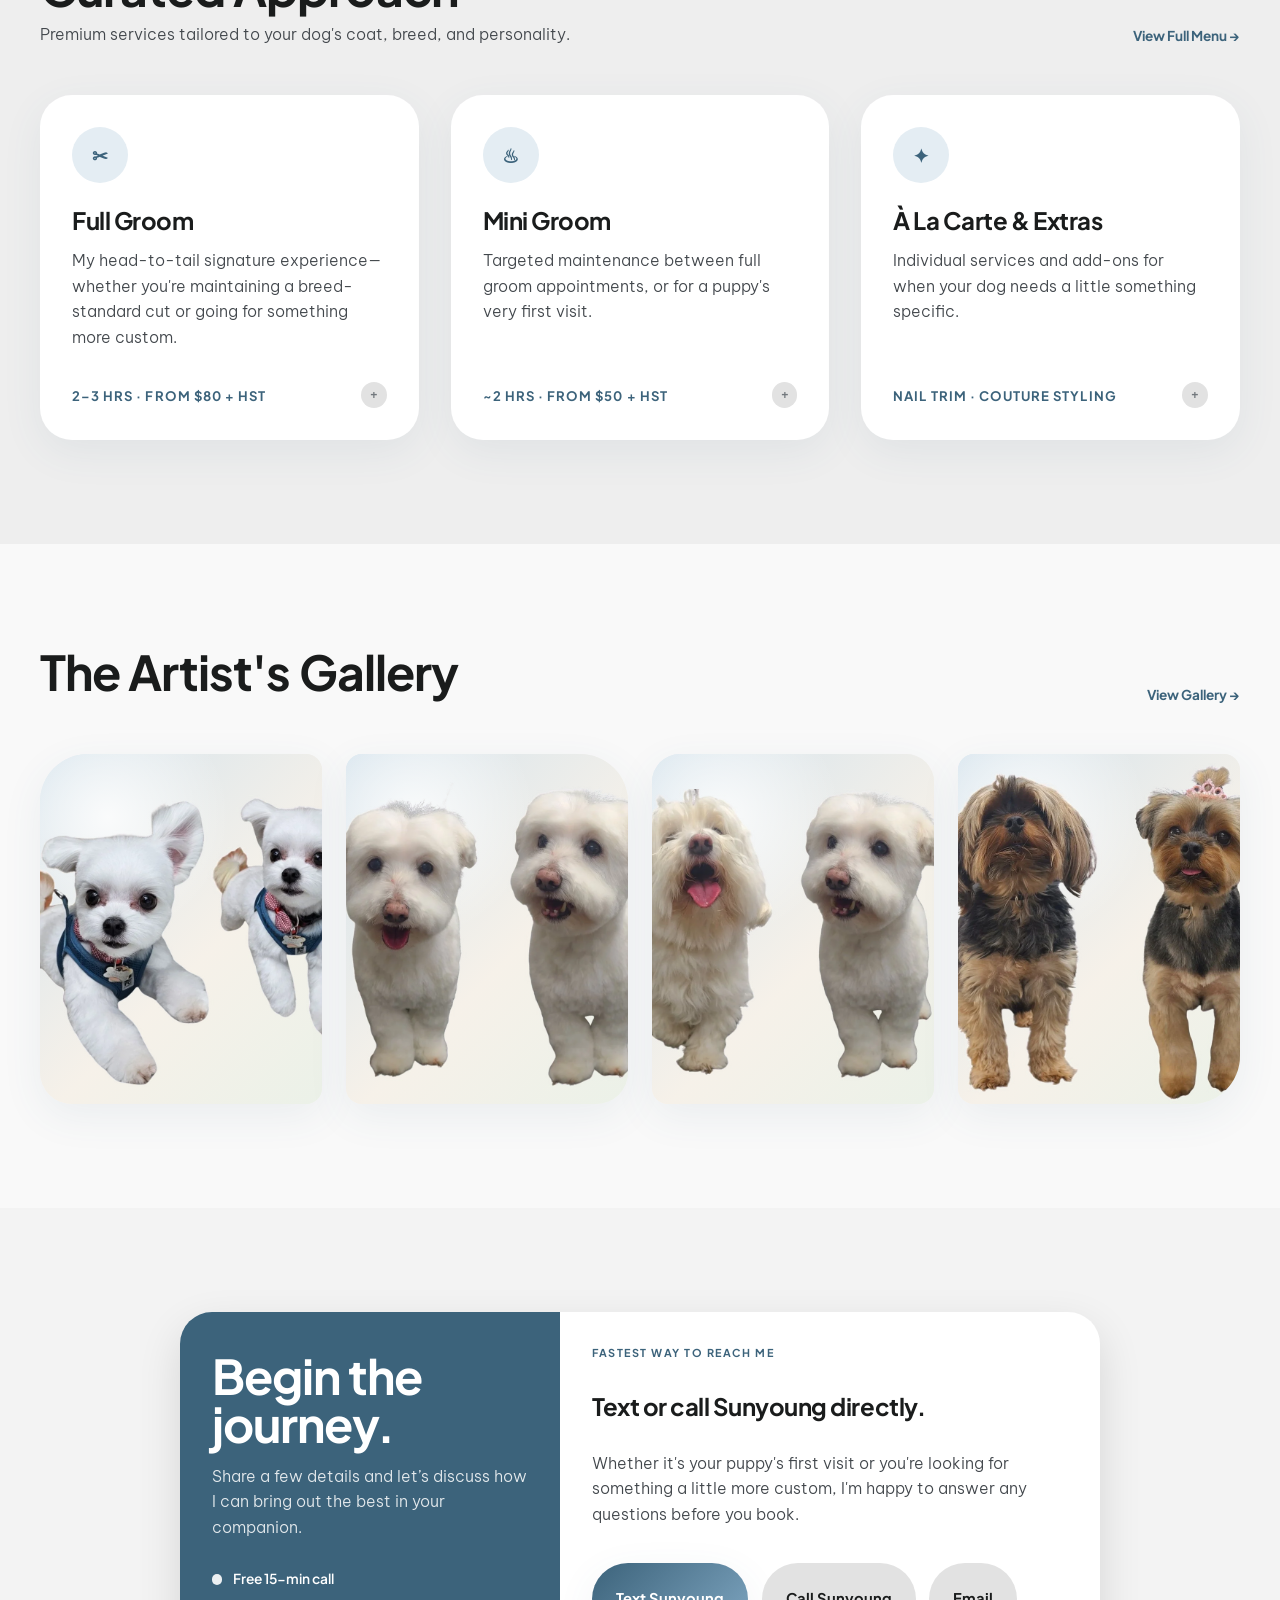
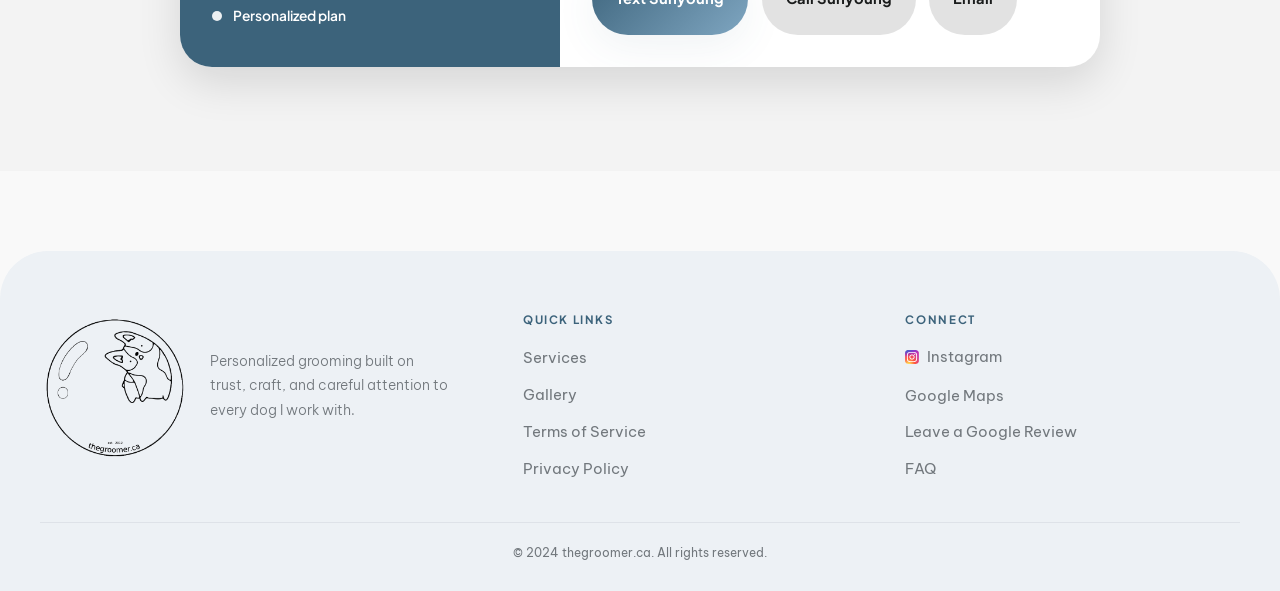
==== commit 4a6104e1: "fix and cleanup" ====
--- a/index.html
+++ b/index.html
@@ -3,11 +3,20 @@
 <head>
   <meta charset="UTF-8" />
   <meta name="viewport" content="width=device-width, initial-scale=1.0" />
-  <title>thegroomer.ca | Elevated Dog Grooming</title>
-  <meta
-    name="description"
-    content="Personalized grooming built on trust, craft, and careful attention to every dog we work with."
-  />
+  <title>Small Dog Grooming in Hamilton | thegroomer.ca</title>
+  <meta name="description" content="One-on-one small dog grooming in the Hamilton Region by Sunyoung, with calm appointments, tailored coat care, full grooms, mini grooms, nail trims, and styling." />
+  <link rel="canonical" href="https://thegroomer.ca/" />
+  <meta property="og:site_name" content="thegroomer.ca" />
+  <meta property="og:title" content="Small Dog Grooming in Hamilton | thegroomer.ca" />
+  <meta property="og:description" content="One-on-one small dog grooming in the Hamilton Region by Sunyoung, with calm appointments, tailored coat care, full grooms, mini grooms, nail trims, and styling." />
+  <meta property="og:type" content="website" />
+  <meta property="og:url" content="https://thegroomer.ca/" />
+  <meta property="og:image" content="https://thegroomer.ca/assets/img/photos/hero-front-page.webp" />
+  <meta name="twitter:card" content="summary_large_image" />
+  <meta name="twitter:title" content="Small Dog Grooming in Hamilton | thegroomer.ca" />
+  <meta name="twitter:description" content="One-on-one small dog grooming in the Hamilton Region by Sunyoung, with calm appointments, tailored coat care, full grooms, mini grooms, nail trims, and styling." />
+  <meta name="twitter:image" content="https://thegroomer.ca/assets/img/photos/hero-front-page.webp" />
+  <script type="application/ld+json">[{"@context":"https://schema.org","@type":"PetGrooming","@id":"https://thegroomer.ca/#business","name":"thegroomer.ca","url":"https://thegroomer.ca","image":"https://thegroomer.ca/assets/img/photos/hero-front-page.webp","logo":"https://thegroomer.ca/assets/img/branding/logo-mark.png","telephone":"+1-289-213-9855","email":"thegroomer.ca@gmail.com","areaServed":"Hamilton Region, Ontario","address":{"@type":"PostalAddress","addressRegion":"ON","addressCountry":"CA"},"founder":{"@type":"Person","name":"Sunyoung"},"sameAs":["https://www.instagram.com/thegroomer.ca/","https://g.page/r/Cb6Rf2AkQloGEAE"],"makesOffer":[{"@type":"Offer","itemOffered":{"@type":"Service","name":"Full dog groom"}},{"@type":"Offer","itemOffered":{"@type":"Service","name":"Mini dog groom"}},{"@type":"Offer","itemOffered":{"@type":"Service","name":"Nail trim"}},{"@type":"Offer","itemOffered":{"@type":"Service","name":"Couture styling"}}]},{"@context":"https://schema.org","@type":"WebSite","@id":"https://thegroomer.ca/#website","name":"thegroomer.ca","url":"https://thegroomer.ca"}]</script>
 
   <link rel="icon" type="image/png" sizes="32x32" href="assets/img/branding/favicon-32.png" />
   <link rel="icon" type="image/png" sizes="16x16" href="assets/img/branding/favicon-16.png" />
@@ -75,11 +84,11 @@
           </h1>
 
           <p class="hero-copy">
-            Personalized grooming built on trust, craft, and careful attention to every dog we work with.
+            Personalized grooming built on trust, craft, and careful attention to every dog I work with.
           </p>
 
           <div class="hero-actions">
-            <a href="pages/services.html" class="btn btn-primary">Our Services</a>
+            <a href="pages/services.html" class="btn btn-primary">Services</a>
             <a href="pages/gallery.html" class="btn btn-secondary">View Gallery</a>
           </div>
         </div>
@@ -88,7 +97,7 @@
           <div class="hero-blob" aria-hidden="true"></div>
 
           <div class="hero-image-wrap">
-            <img
+            <img decoding="async" width="1200" height="960"
               class="hero-image"
               src="assets/img/photos/hero-front-page.webp"
               alt="Happy freshly groomed dog looking at the camera"
@@ -109,12 +118,12 @@
     <section class="section about-section">
       <div class="container about-grid">
         <div class="about-collage">
-          <img
+          <img loading="lazy" decoding="async" width="1200" height="960"
             class="about-image-1"
             src="assets/img/photos/about-care.webp"
             alt="Small white dog being gently groomed"
           />
-          <img
+          <img loading="lazy" decoding="async" width="1200" height="960"
             class="about-image-2"
             src="assets/img/photos/about-studio.webp"
             alt="Warm boutique grooming studio interior"
@@ -135,7 +144,7 @@
 
           <div class="about-stats">
             <div>
-              <span class="about-stat-value">12+</span>
+              <span class="about-stat-value">14+</span>
               <span class="about-stat-label">Years of Craft</span>
             </div>
 
@@ -160,22 +169,22 @@
         </div>
 
         <div class="services-grid">
-          <article class="service-card">
+          <a href="pages/services.html#full-groom" class="service-card service-card-link">
             <div class="service-card-top">
               <div class="service-icon" aria-hidden="true">✂</div>
               <h3>Full Groom</h3>
               <p>
-                Our head-to-tail signature experience—whether you're maintaining a breed-standard cut or going for something more custom.
+                My head-to-tail signature experience—whether you're maintaining a breed-standard cut or going for something more custom.
               </p>
             </div>
 
             <div class="service-card-bottom">
-              <span class="service-price">2.5–4 hrs · From $80 + HST</span>
+              <span class="service-price">2–3 hrs · From $80 + HST</span>
               <span class="service-plus" aria-hidden="true">+</span>
             </div>
-          </article>
-
-          <article class="service-card">
+          </a>
+
+          <a href="pages/services.html#mini-groom" class="service-card service-card-link">
             <div class="service-card-top">
               <div class="service-icon" aria-hidden="true">♨</div>
               <h3>Mini Groom</h3>
@@ -188,9 +197,9 @@
               <span class="service-price">~2 hrs · From $50 + HST</span>
               <span class="service-plus" aria-hidden="true">+</span>
             </div>
-          </article>
-
-          <article class="service-card">
+          </a>
+
+          <a href="pages/services.html#extras" class="service-card service-card-link">
             <div class="service-card-top">
               <div class="service-icon" aria-hidden="true">✦</div>
               <h3>À La Carte &amp; Extras</h3>
@@ -203,39 +212,45 @@
               <span class="service-price">Nail Trim · Couture Styling</span>
               <span class="service-plus" aria-hidden="true">+</span>
             </div>
-          </article>
+          </a>
         </div>
       </div>
     </section>
 
     <section class="section gallery-section">
       <div class="container">
-        <h2 class="gallery-title">The Artist's Gallery</h2>
+        <div class="section-head">
+          <div class="section-head-copy">
+            <h2 class="gallery-title">The Artist's Gallery</h2>
+          </div>
+
+          <a href="pages/gallery.html" class="section-link">View Gallery →</a>
+        </div>
 
         <div class="gallery-grid">
           <figure class="gallery-item gallery-shape-a">
-            <img
+            <img loading="lazy" decoding="async" width="1200" height="960"
               src="assets/img/photos/photo1.webp"
               alt="Small terrier after grooming"
             />
           </figure>
 
           <figure class="gallery-item gallery-shape-b">
-            <img
+            <img loading="lazy" decoding="async" width="1200" height="960"
               src="assets/img/photos/photo2.webp"
               alt="Long-haired dog portrait"
             />
           </figure>
 
           <figure class="gallery-item gallery-shape-c">
-            <img
+            <img loading="lazy" decoding="async" width="1200" height="960"
               src="assets/img/photos/photo3.webp"
               alt="Dog during bath"
             />
           </figure>
 
           <figure class="gallery-item gallery-shape-d">
-            <img
+            <img loading="lazy" decoding="async" width="1200" height="960"
               src="assets/img/photos/photo4.webp"
               alt="Trimmed clean dog paws"
             />
@@ -250,7 +265,7 @@
           <div class="consult-aside">
             <h2>Begin the journey.</h2>
             <p>
-              Share a few details and let’s discuss how we can bring out the best in your companion.
+              Share a few details and let’s discuss how I can bring out the best in your companion.
             </p>
 
             <ul class="consult-points">
@@ -282,14 +297,14 @@
       <div class="site-footer__brand">
         <div class="site-footer__brand-lockup">
           <a href="index.html" class="site-footer__logo-link" aria-label="thegroomer.ca home">
-            <img
+            <img loading="lazy" decoding="async" width="512" height="512"
               src="assets/img/branding/logo-mark.png"
               alt="thegroomer.ca"
               class="site-footer__logo-mark"
             />
           </a>
           <p>
-            Personalized grooming built on trust, craft, and careful attention to every dog we work with.
+            Personalized grooming built on trust, craft, and careful attention to every dog I work with.
           </p>
         </div>
       </div>
@@ -309,7 +324,7 @@
         <ul class="site-footer__links">
           <li>
             <a href="https://www.instagram.com/thegroomer.ca/" class="site-footer__social-link">
-              <img
+              <img loading="lazy" decoding="async" width="132" height="132"
                 src="assets/img/social/Instagram_logo_2016.svg"
                 alt=""
                 class="site-footer__social-icon"
@@ -334,4 +349,4 @@
   <script src="assets/data/testimonials.js?v=2"></script>
   <script src="assets/js/testimonials.js?v=2"></script>
 </body>
-</html>+</html>
--- a/assets/css/styles.css
+++ b/assets/css/styles.css
@@ -567,6 +567,16 @@
   display: grid;
   grid-template-columns: repeat(3, 1fr);
   gap: 2rem;
+}
+
+.service-card-link {
+  color: inherit;
+  text-decoration: none;
+}
+
+.service-card-link:focus-visible {
+  outline: 3px solid rgba(60, 99, 123, 0.35);
+  outline-offset: 4px;
 }
 
 .service-card {
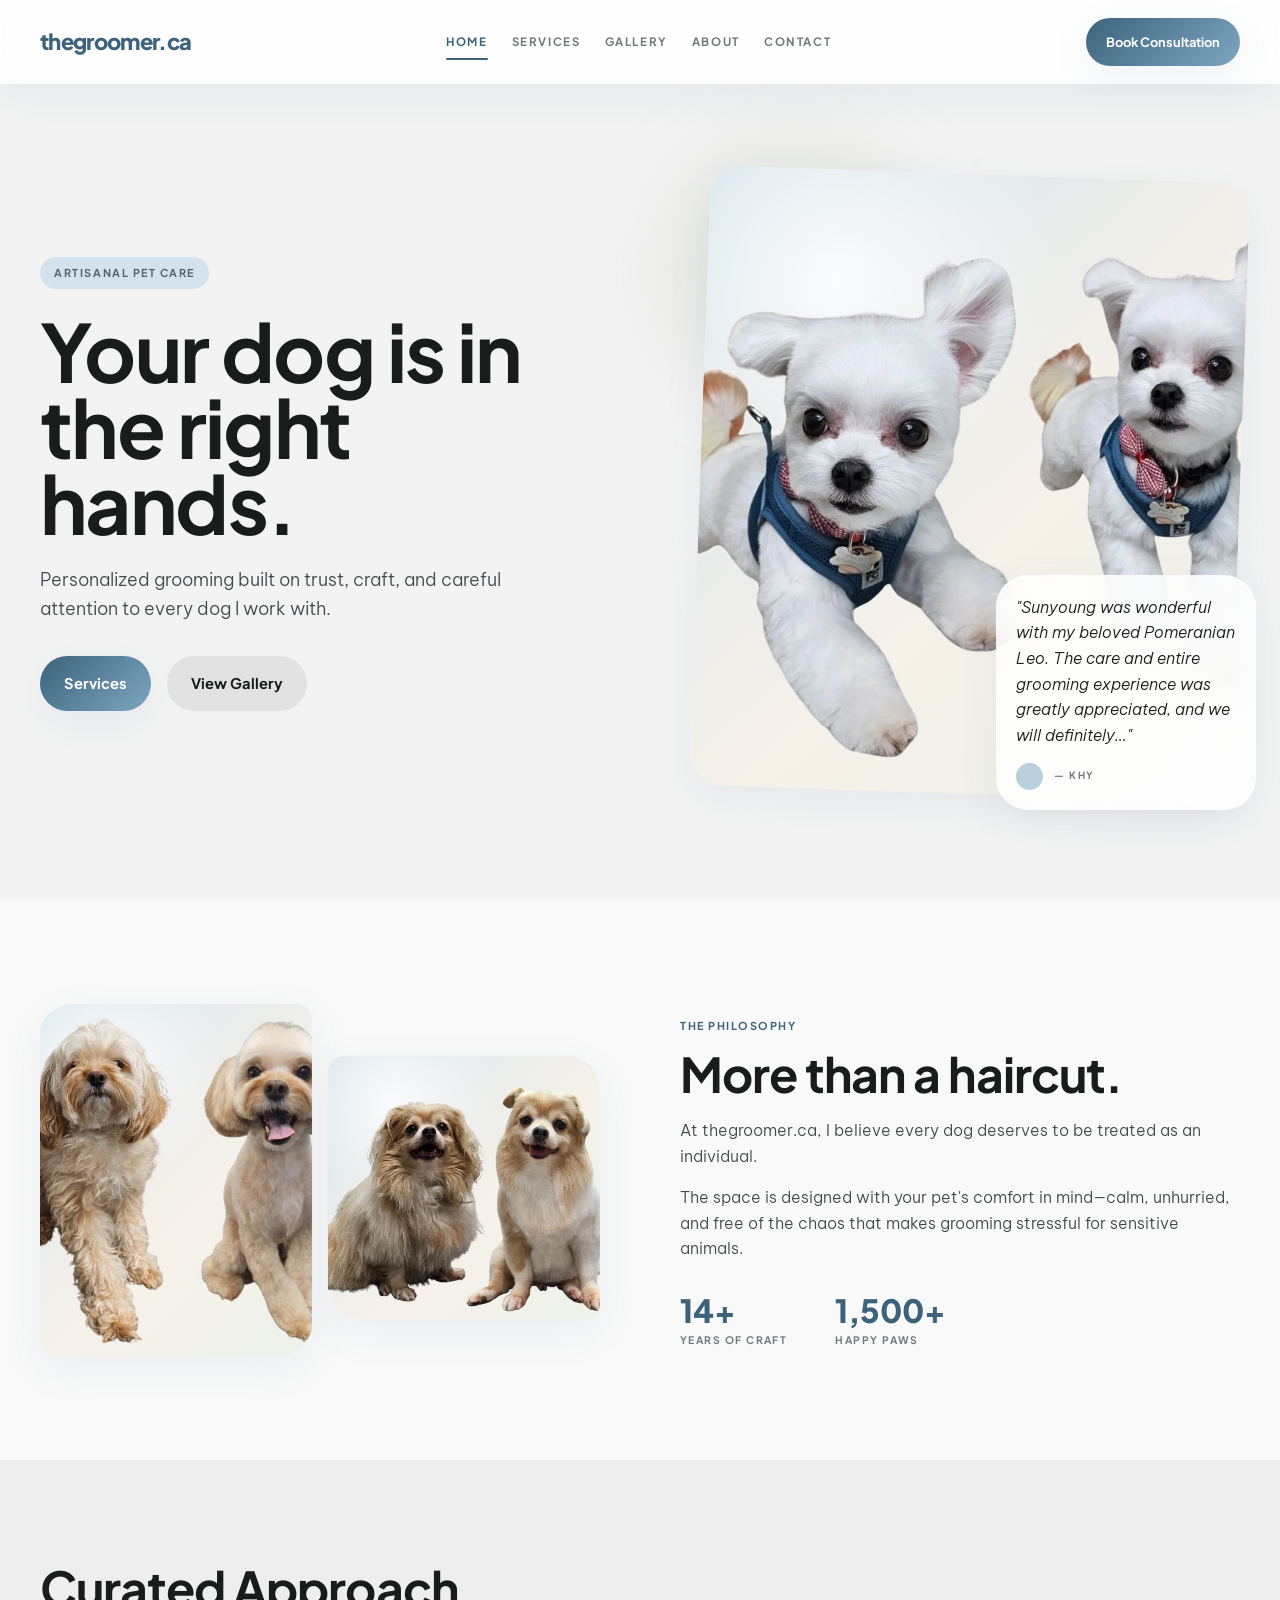
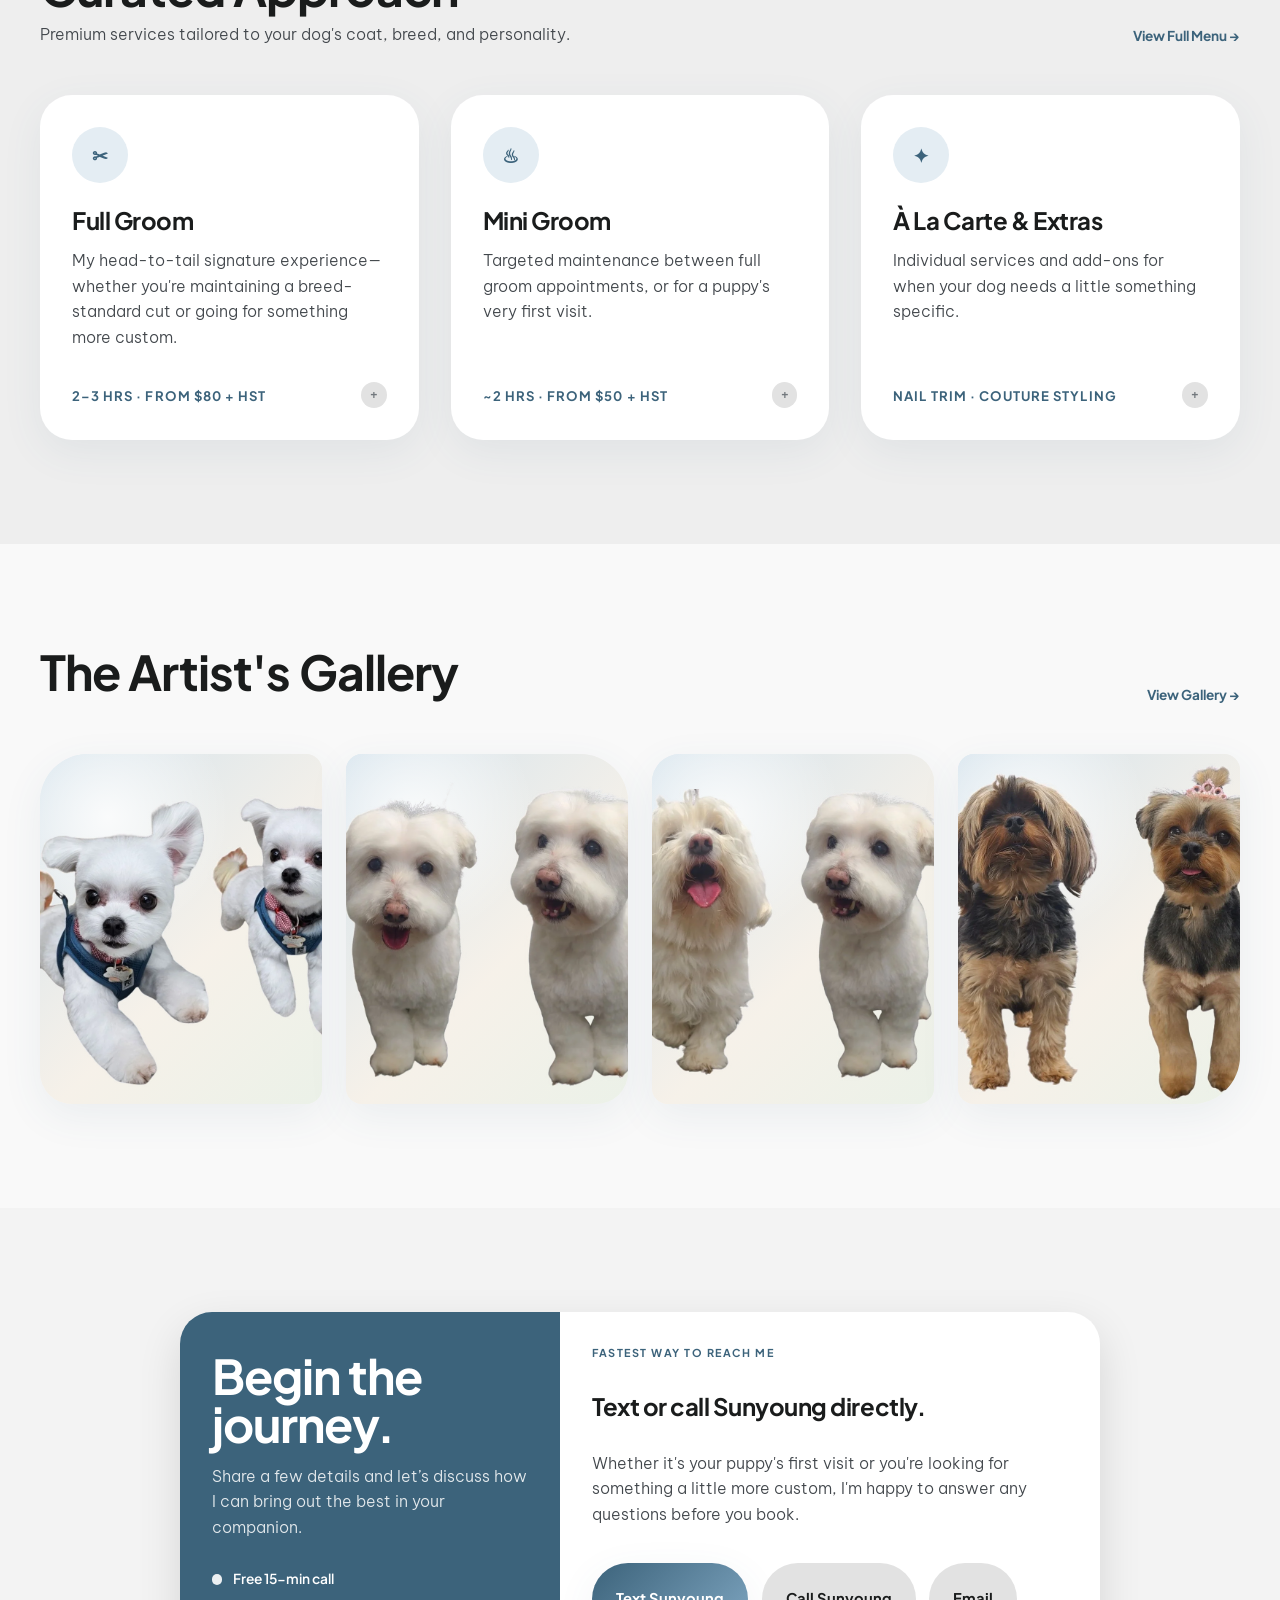
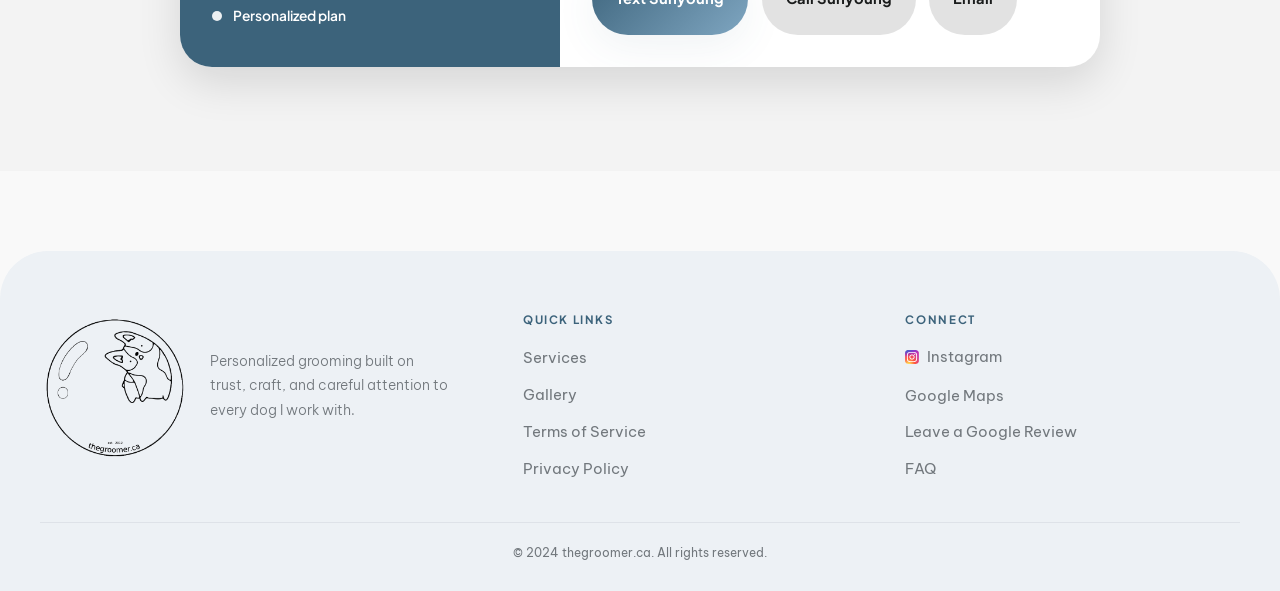
==== commit c290cbb1: "photo fix" ====
--- a/index.html
+++ b/index.html
@@ -74,7 +74,7 @@
   </header>
 
   <main>
-    <section class="hero">
+    <section class="hero" id="home-hero">
       <div class="container hero-inner">
         <div class="hero-copy-wrap">
           <span class="small-label hero-badge">Artisanal Pet Care</span>
@@ -115,7 +115,7 @@
       </div>
     </section>
 
-    <section class="section about-section">
+    <section class="section about-section" id="home-philosophy">
       <div class="container about-grid">
         <div class="about-collage">
           <img loading="lazy" decoding="async" width="1200" height="960"
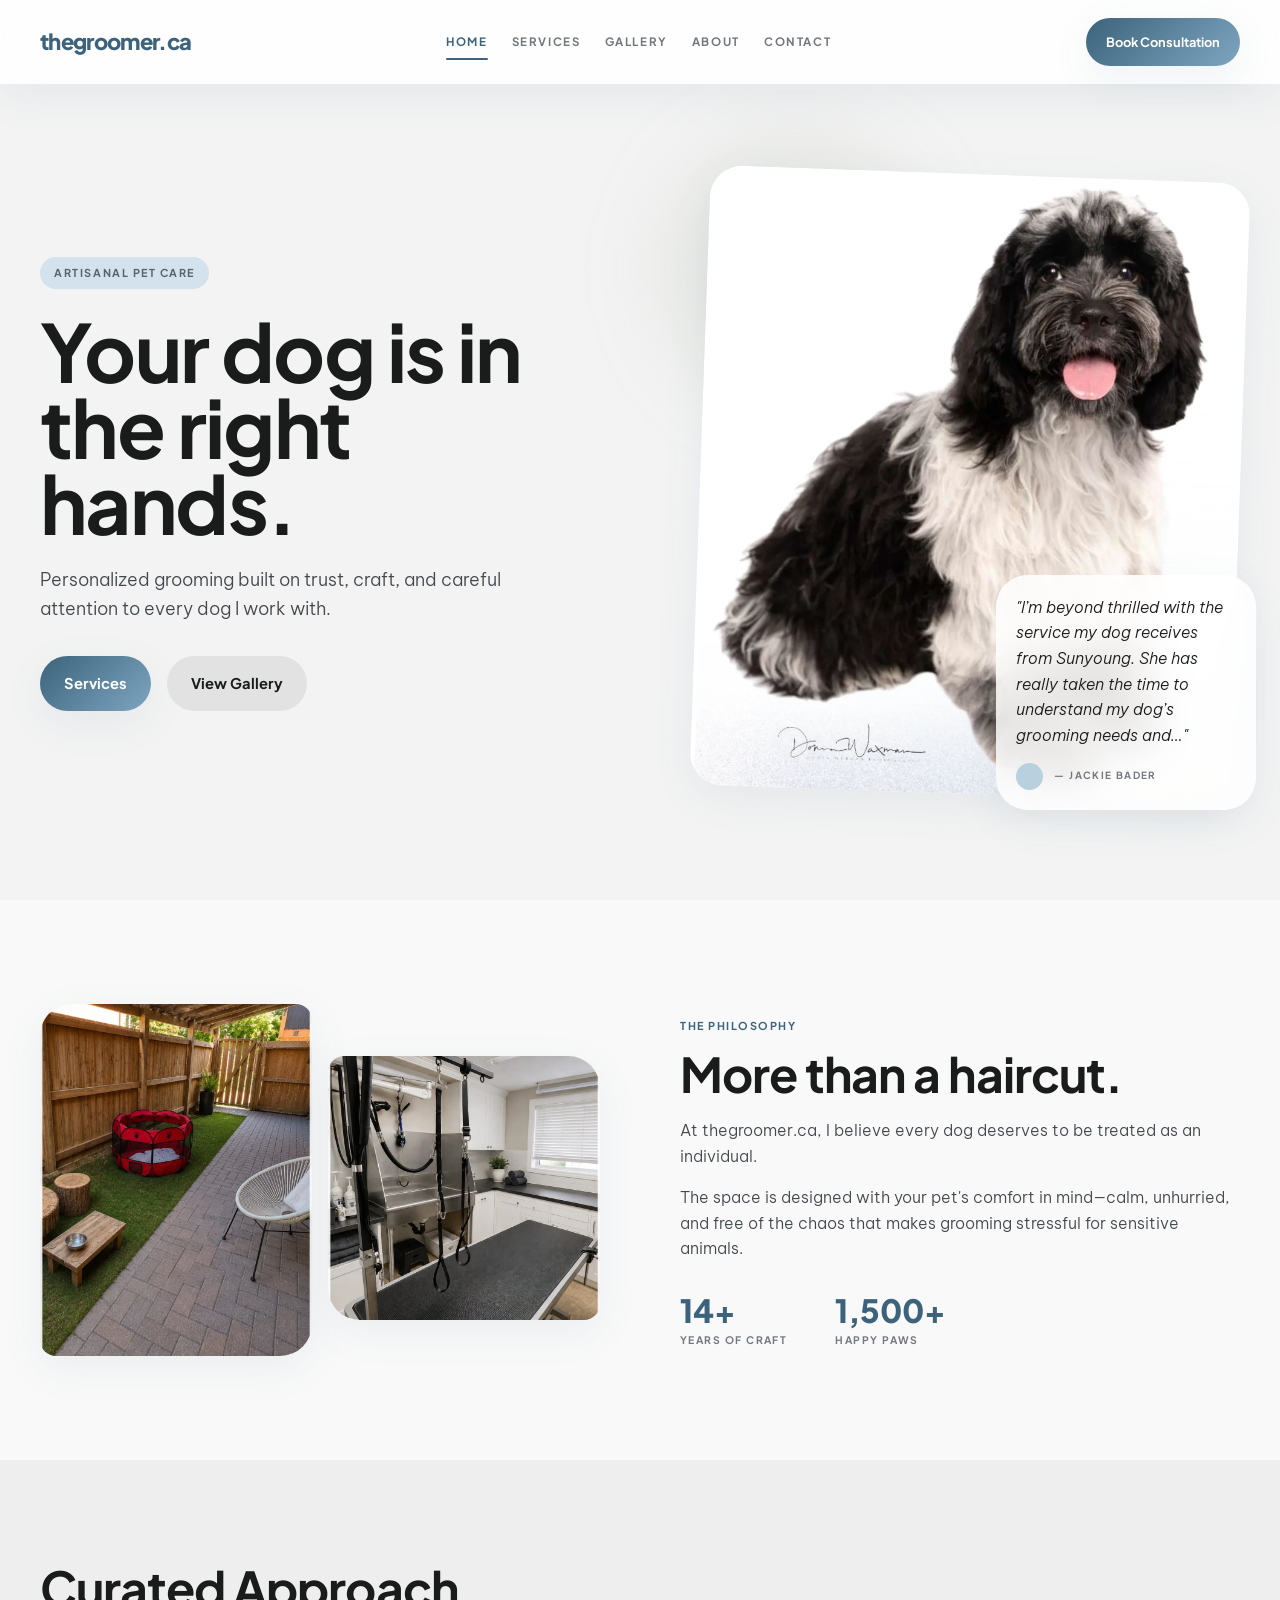
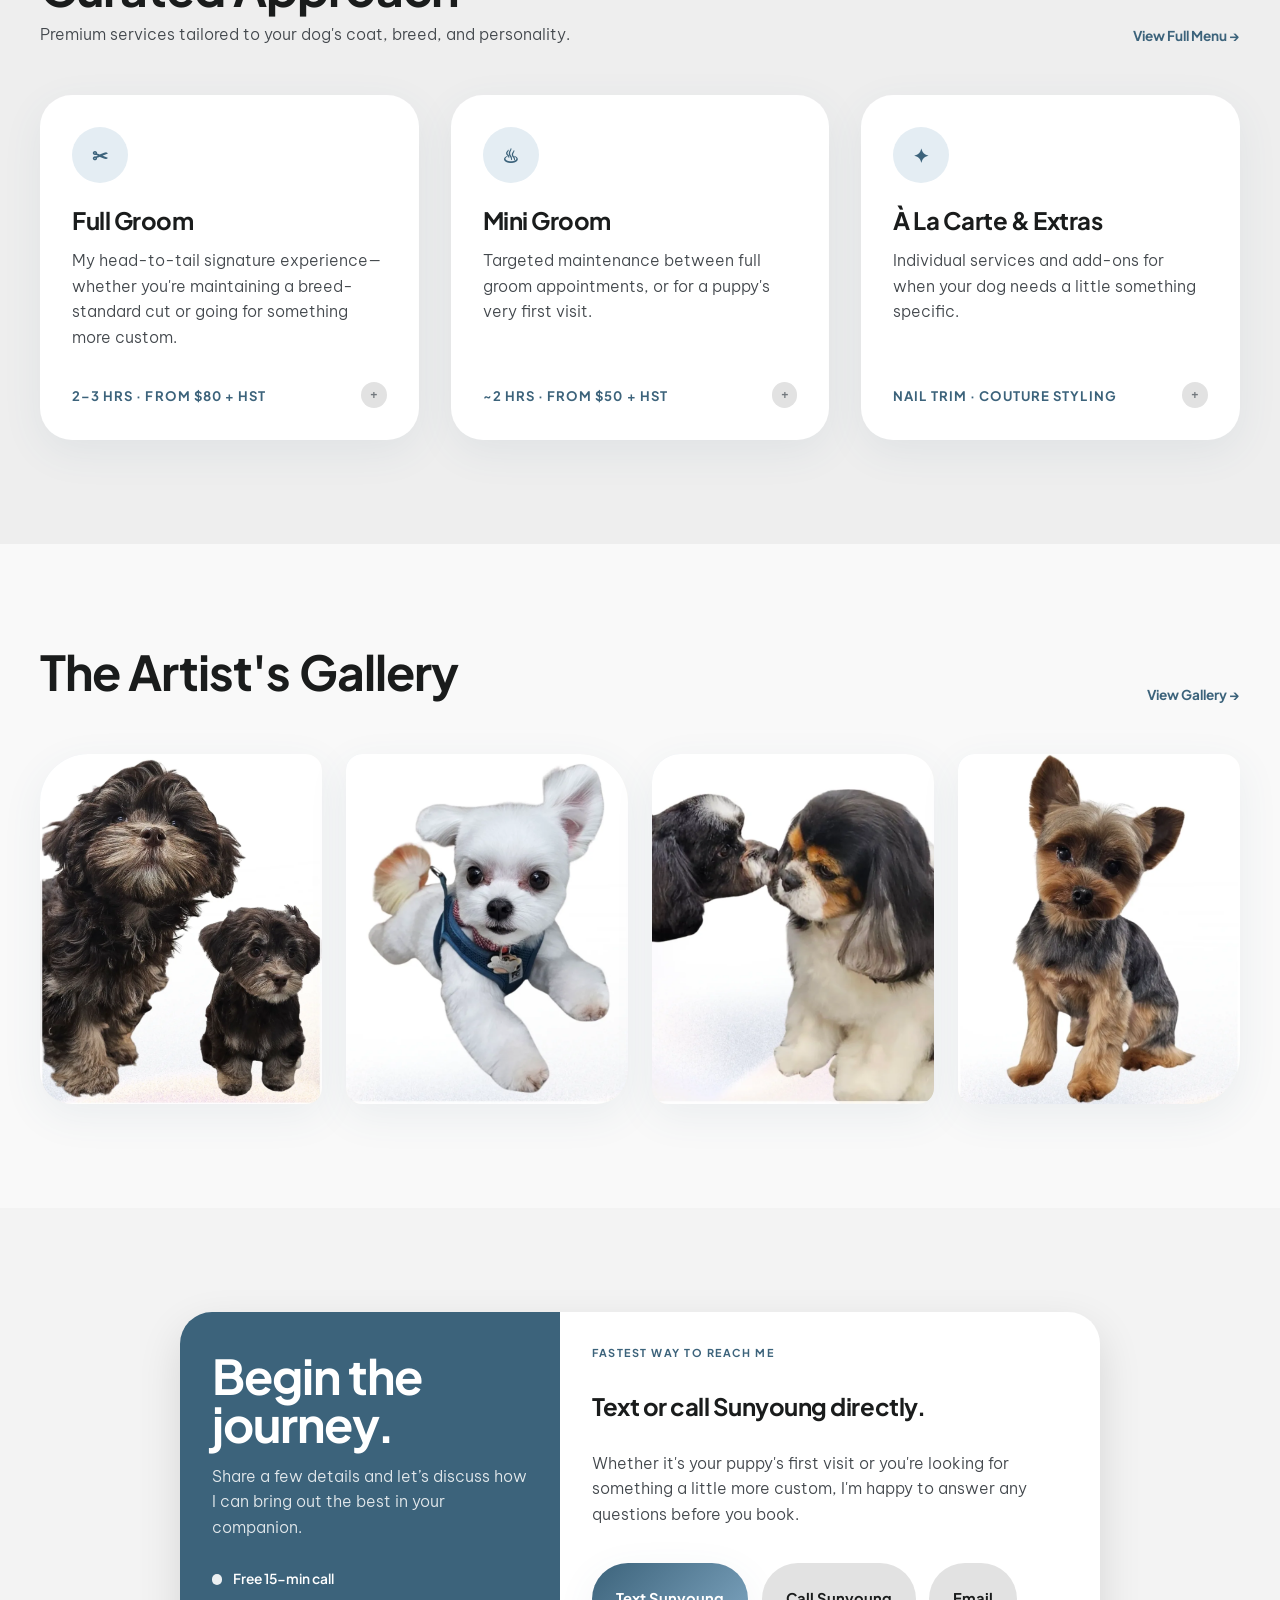
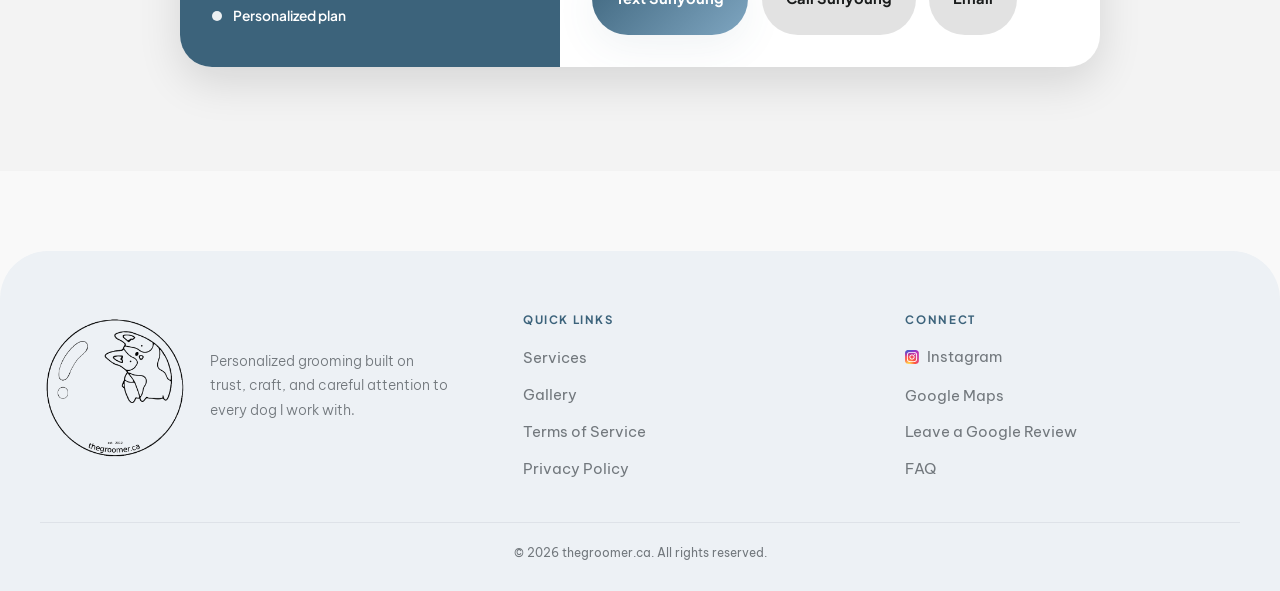
==== commit d18e8426: "update all photos" ====
--- a/index.html
+++ b/index.html
@@ -97,10 +97,10 @@
           <div class="hero-blob" aria-hidden="true"></div>
 
           <div class="hero-image-wrap">
-            <img decoding="async" width="1200" height="960"
+            <img decoding="async" width="1000" height="1200"
               class="hero-image"
               src="assets/img/photos/hero-front-page.webp"
-              alt="Happy freshly groomed dog looking at the camera"
+              alt="Sunyoung holding a freshly groomed black dog outside"
             />
           </div>
 
@@ -118,15 +118,15 @@
     <section class="section about-section" id="home-philosophy">
       <div class="container about-grid">
         <div class="about-collage">
-          <img loading="lazy" decoding="async" width="1200" height="960"
+          <img loading="lazy" decoding="async" width="900" height="1260"
             class="about-image-1"
             src="assets/img/photos/about-care.webp"
-            alt="Small white dog being gently groomed"
+            alt="Small dog receiving a gentle bath during grooming"
           />
-          <img loading="lazy" decoding="async" width="1200" height="960"
+          <img loading="lazy" decoding="async" width="900" height="1050"
             class="about-image-2"
             src="assets/img/photos/about-studio.webp"
-            alt="Warm boutique grooming studio interior"
+            alt="Clean boutique grooming station prepared for one-on-one appointments"
           />
         </div>
 
@@ -229,30 +229,30 @@
 
         <div class="gallery-grid">
           <figure class="gallery-item gallery-shape-a">
-            <img loading="lazy" decoding="async" width="1200" height="960"
+            <img loading="lazy" decoding="async" width="960" height="1200"
               src="assets/img/photos/photo1.webp"
-              alt="Small terrier after grooming"
+              alt="Aro the Havapoo after a full artisan groom"
             />
           </figure>
 
           <figure class="gallery-item gallery-shape-b">
-            <img loading="lazy" decoding="async" width="1200" height="960"
+            <img loading="lazy" decoding="async" width="1000" height="1000"
               src="assets/img/photos/photo2.webp"
-              alt="Long-haired dog portrait"
+              alt="Bobby the Mi-Ki Maltese with a polished summer groom"
             />
           </figure>
 
           <figure class="gallery-item gallery-shape-c">
-            <img loading="lazy" decoding="async" width="1200" height="960"
+            <img loading="lazy" decoding="async" width="1000" height="1000"
               src="assets/img/photos/photo3.webp"
-              alt="Dog during bath"
+              alt="Small white puppy after a soft first groom"
             />
           </figure>
 
           <figure class="gallery-item gallery-shape-d">
-            <img loading="lazy" decoding="async" width="1200" height="960"
+            <img loading="lazy" decoding="async" width="900" height="1200"
               src="assets/img/photos/photo4.webp"
-              alt="Trimmed clean dog paws"
+              alt="Stormii the teacup Yorkie with a sculpted silhouette groom"
             />
           </figure>
         </div>
@@ -341,12 +341,12 @@
     </div>
 
     <div class="site-footer__bottom container">
-      © 2024 thegroomer.ca. All rights reserved.
+      © 2026 thegroomer.ca. All rights reserved.
     </div>
   </footer>
 
   <script src="assets/js/main.js"></script>
-  <script src="assets/data/testimonials.js?v=2"></script>
-  <script src="assets/js/testimonials.js?v=2"></script>
+  <script src="assets/data/testimonials.js?v=3"></script>
+  <script src="assets/js/testimonials.js?v=3"></script>
 </body>
 </html>
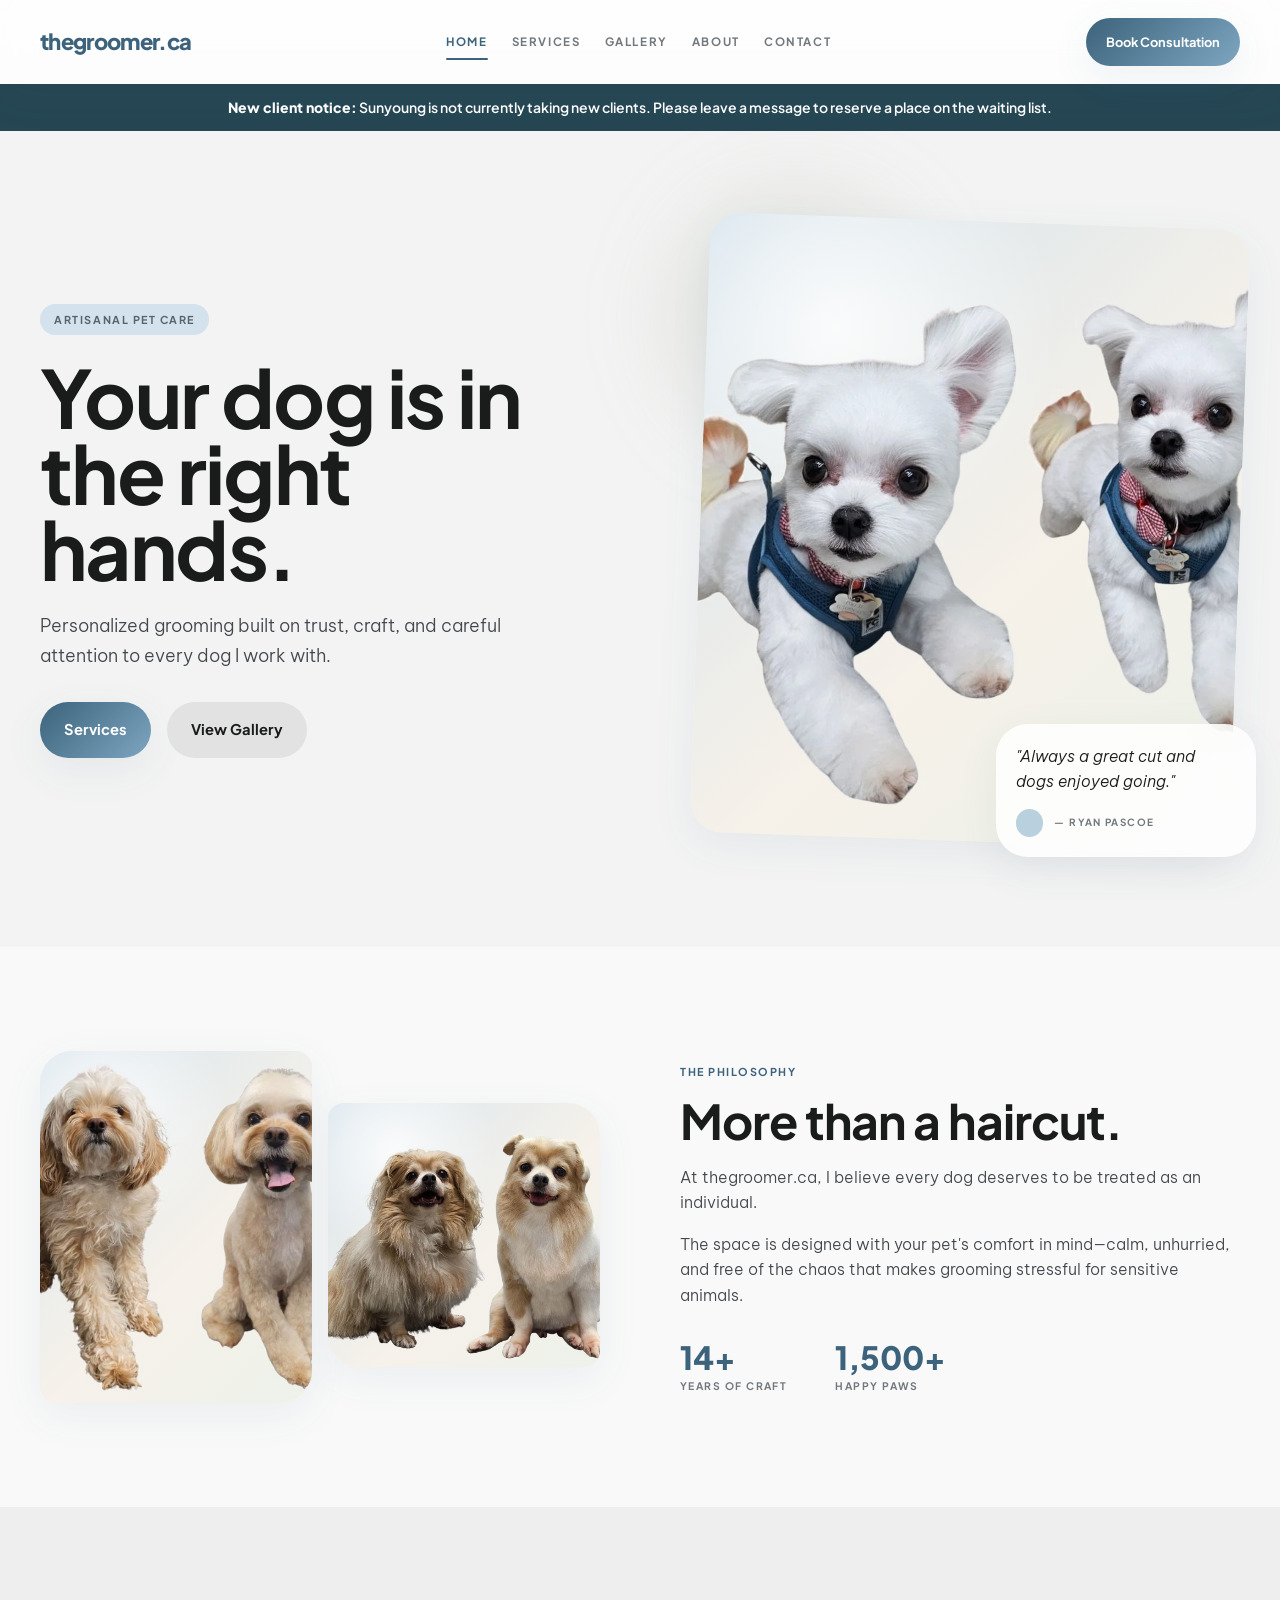
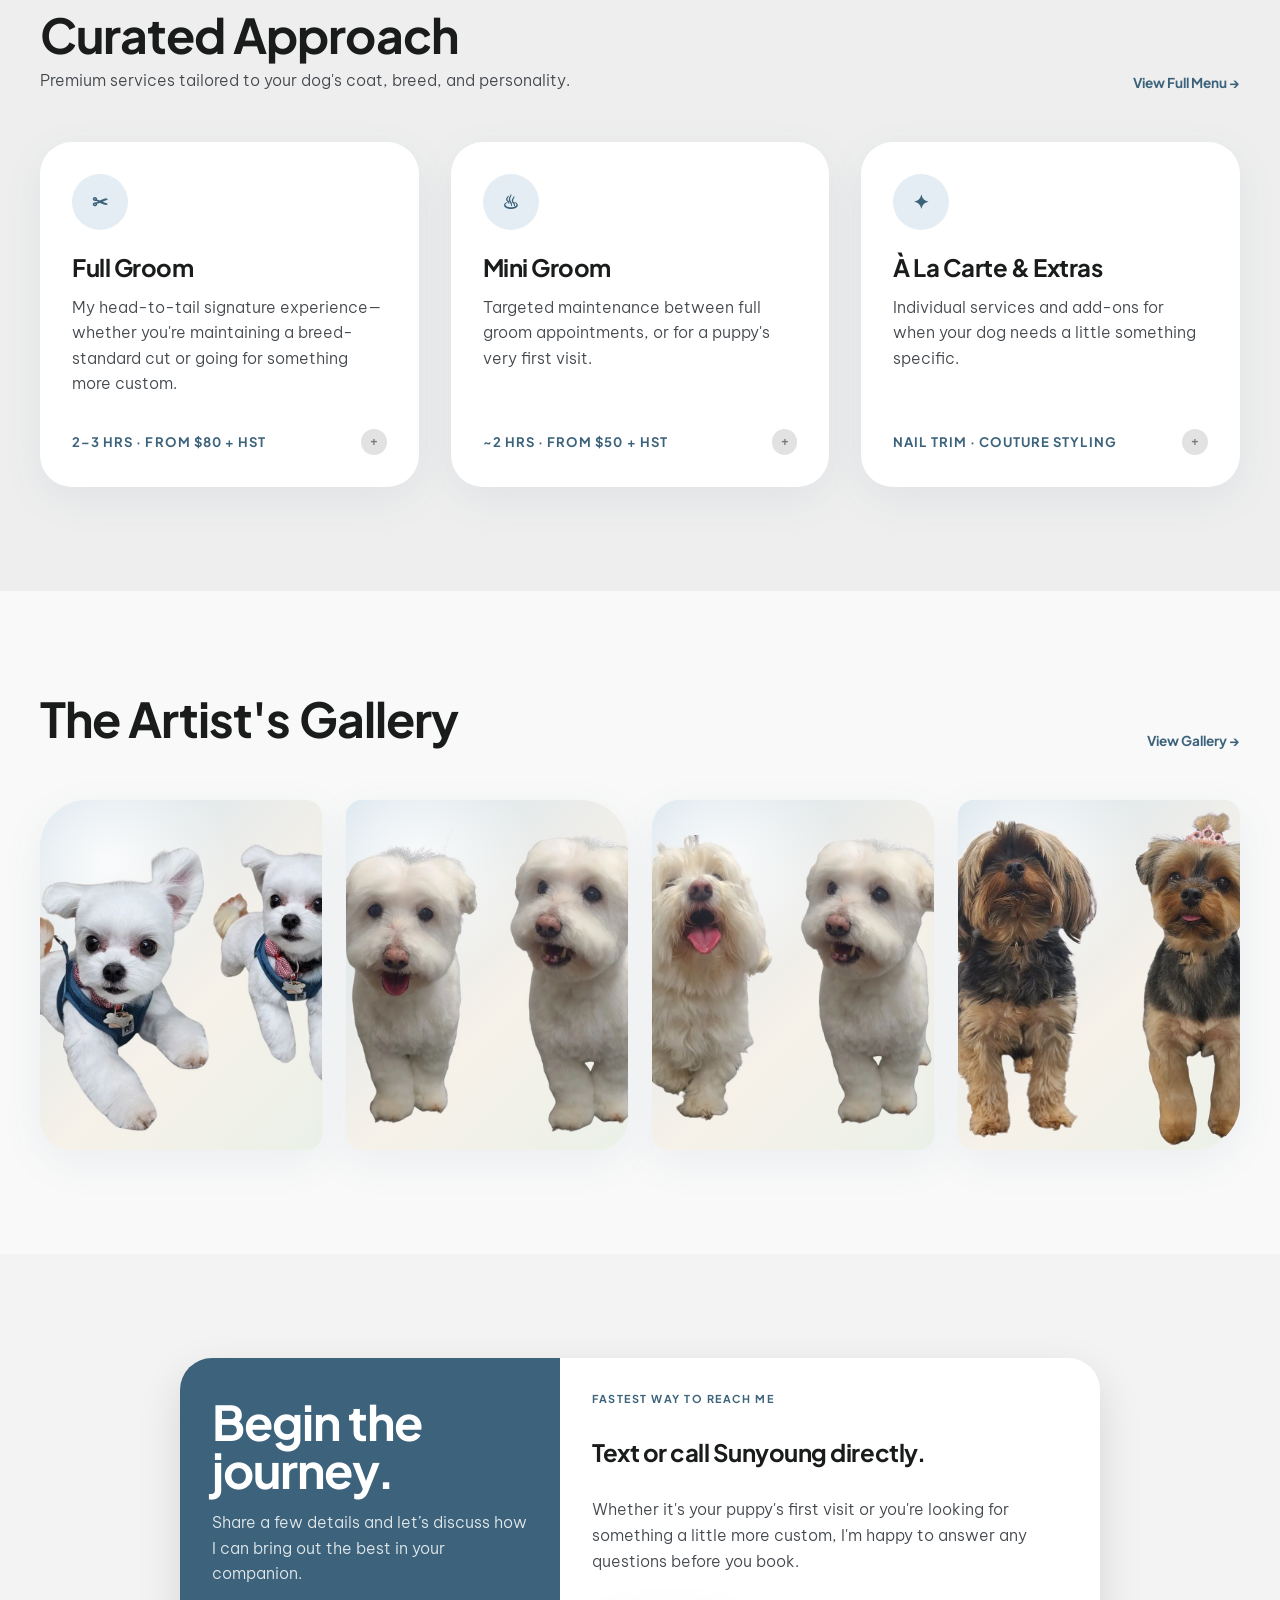
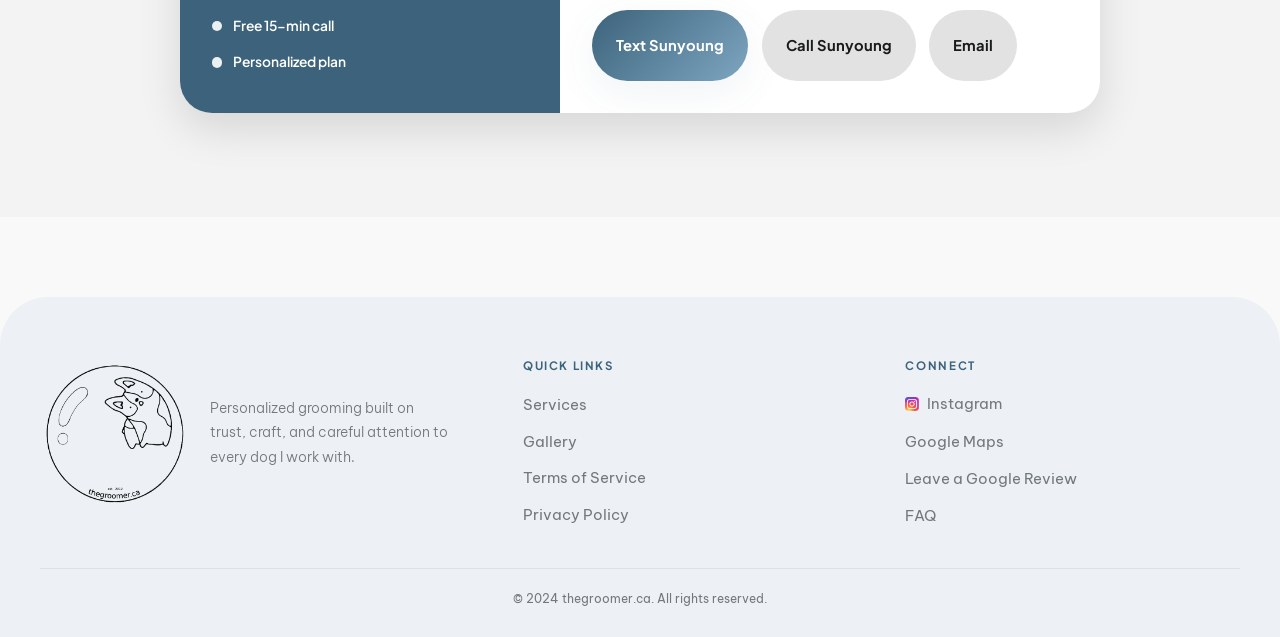
==== commit 12ae27dc: "production version" ====
--- a/index.html
+++ b/index.html
@@ -73,6 +73,11 @@
     </div>
   </header>
 
+  <!-- Temporary waitlist notice: remove this block when Sunyoung is accepting new clients. -->
+  <aside class="waitlist-banner" aria-label="Availability notice">
+    <strong>New client notice:</strong> Sunyoung is not currently taking new clients. Please leave a message to reserve a place on the waiting list.
+  </aside>
+
   <main>
     <section class="hero" id="home-hero">
       <div class="container hero-inner">
@@ -97,10 +102,10 @@
           <div class="hero-blob" aria-hidden="true"></div>
 
           <div class="hero-image-wrap">
-            <img decoding="async" width="1000" height="1200"
+            <img decoding="async" width="1200" height="960"
               class="hero-image"
               src="assets/img/photos/hero-front-page.webp"
-              alt="Sunyoung holding a freshly groomed black dog outside"
+              alt="Happy freshly groomed dog looking at the camera"
             />
           </div>
 
@@ -118,15 +123,15 @@
     <section class="section about-section" id="home-philosophy">
       <div class="container about-grid">
         <div class="about-collage">
-          <img loading="lazy" decoding="async" width="900" height="1260"
+          <img loading="lazy" decoding="async" width="1200" height="960"
             class="about-image-1"
             src="assets/img/photos/about-care.webp"
-            alt="Small dog receiving a gentle bath during grooming"
+            alt="Small white dog being gently groomed"
           />
-          <img loading="lazy" decoding="async" width="900" height="1050"
+          <img loading="lazy" decoding="async" width="1200" height="960"
             class="about-image-2"
             src="assets/img/photos/about-studio.webp"
-            alt="Clean boutique grooming station prepared for one-on-one appointments"
+            alt="Warm boutique grooming studio interior"
           />
         </div>
 
@@ -229,30 +234,30 @@
 
         <div class="gallery-grid">
           <figure class="gallery-item gallery-shape-a">
-            <img loading="lazy" decoding="async" width="960" height="1200"
+            <img loading="lazy" decoding="async" width="1200" height="960"
               src="assets/img/photos/photo1.webp"
-              alt="Aro the Havapoo after a full artisan groom"
+              alt="Small terrier after grooming"
             />
           </figure>
 
           <figure class="gallery-item gallery-shape-b">
-            <img loading="lazy" decoding="async" width="1000" height="1000"
+            <img loading="lazy" decoding="async" width="1200" height="960"
               src="assets/img/photos/photo2.webp"
-              alt="Bobby the Mi-Ki Maltese with a polished summer groom"
+              alt="Long-haired dog portrait"
             />
           </figure>
 
           <figure class="gallery-item gallery-shape-c">
-            <img loading="lazy" decoding="async" width="1000" height="1000"
+            <img loading="lazy" decoding="async" width="1200" height="960"
               src="assets/img/photos/photo3.webp"
-              alt="Small white puppy after a soft first groom"
+              alt="Dog during bath"
             />
           </figure>
 
           <figure class="gallery-item gallery-shape-d">
-            <img loading="lazy" decoding="async" width="900" height="1200"
+            <img loading="lazy" decoding="async" width="1200" height="960"
               src="assets/img/photos/photo4.webp"
-              alt="Stormii the teacup Yorkie with a sculpted silhouette groom"
+              alt="Trimmed clean dog paws"
             />
           </figure>
         </div>
@@ -341,12 +346,12 @@
     </div>
 
     <div class="site-footer__bottom container">
-      © 2026 thegroomer.ca. All rights reserved.
+      © 2024 thegroomer.ca. All rights reserved.
     </div>
   </footer>
 
   <script src="assets/js/main.js"></script>
-  <script src="assets/data/testimonials.js?v=3"></script>
-  <script src="assets/js/testimonials.js?v=3"></script>
+  <script src="assets/data/testimonials.js?v=2"></script>
+  <script src="assets/js/testimonials.js?v=2"></script>
 </body>
 </html>
--- a/assets/css/styles.css
+++ b/assets/css/styles.css
@@ -249,6 +249,24 @@
   padding: 0.85rem 1.25rem;
   font-size: 0.8rem;
   white-space: nowrap;
+}
+
+/* Temporary waitlist notice: remove this block and the .waitlist-banner markup when bookings reopen. */
+.waitlist-banner {
+  position: relative;
+  z-index: 10;
+  padding: 0.8rem 1rem;
+  background: #264653;
+  color: #ffffff;
+  text-align: center;
+  font-family: var(--font-headline);
+  font-size: 0.875rem;
+  font-weight: 600;
+  line-height: 1.5;
+}
+
+.waitlist-banner strong {
+  font-weight: 800;
 }
 
 .site-menu-toggle {
@@ -827,6 +845,11 @@
 }
 
 @media (max-width: 768px) {
+  .waitlist-banner {
+    padding: 0.7rem 1rem;
+    font-size: 0.8rem;
+  }
+
   .contact-action-stack {
     flex-direction: column;
     align-items: stretch;
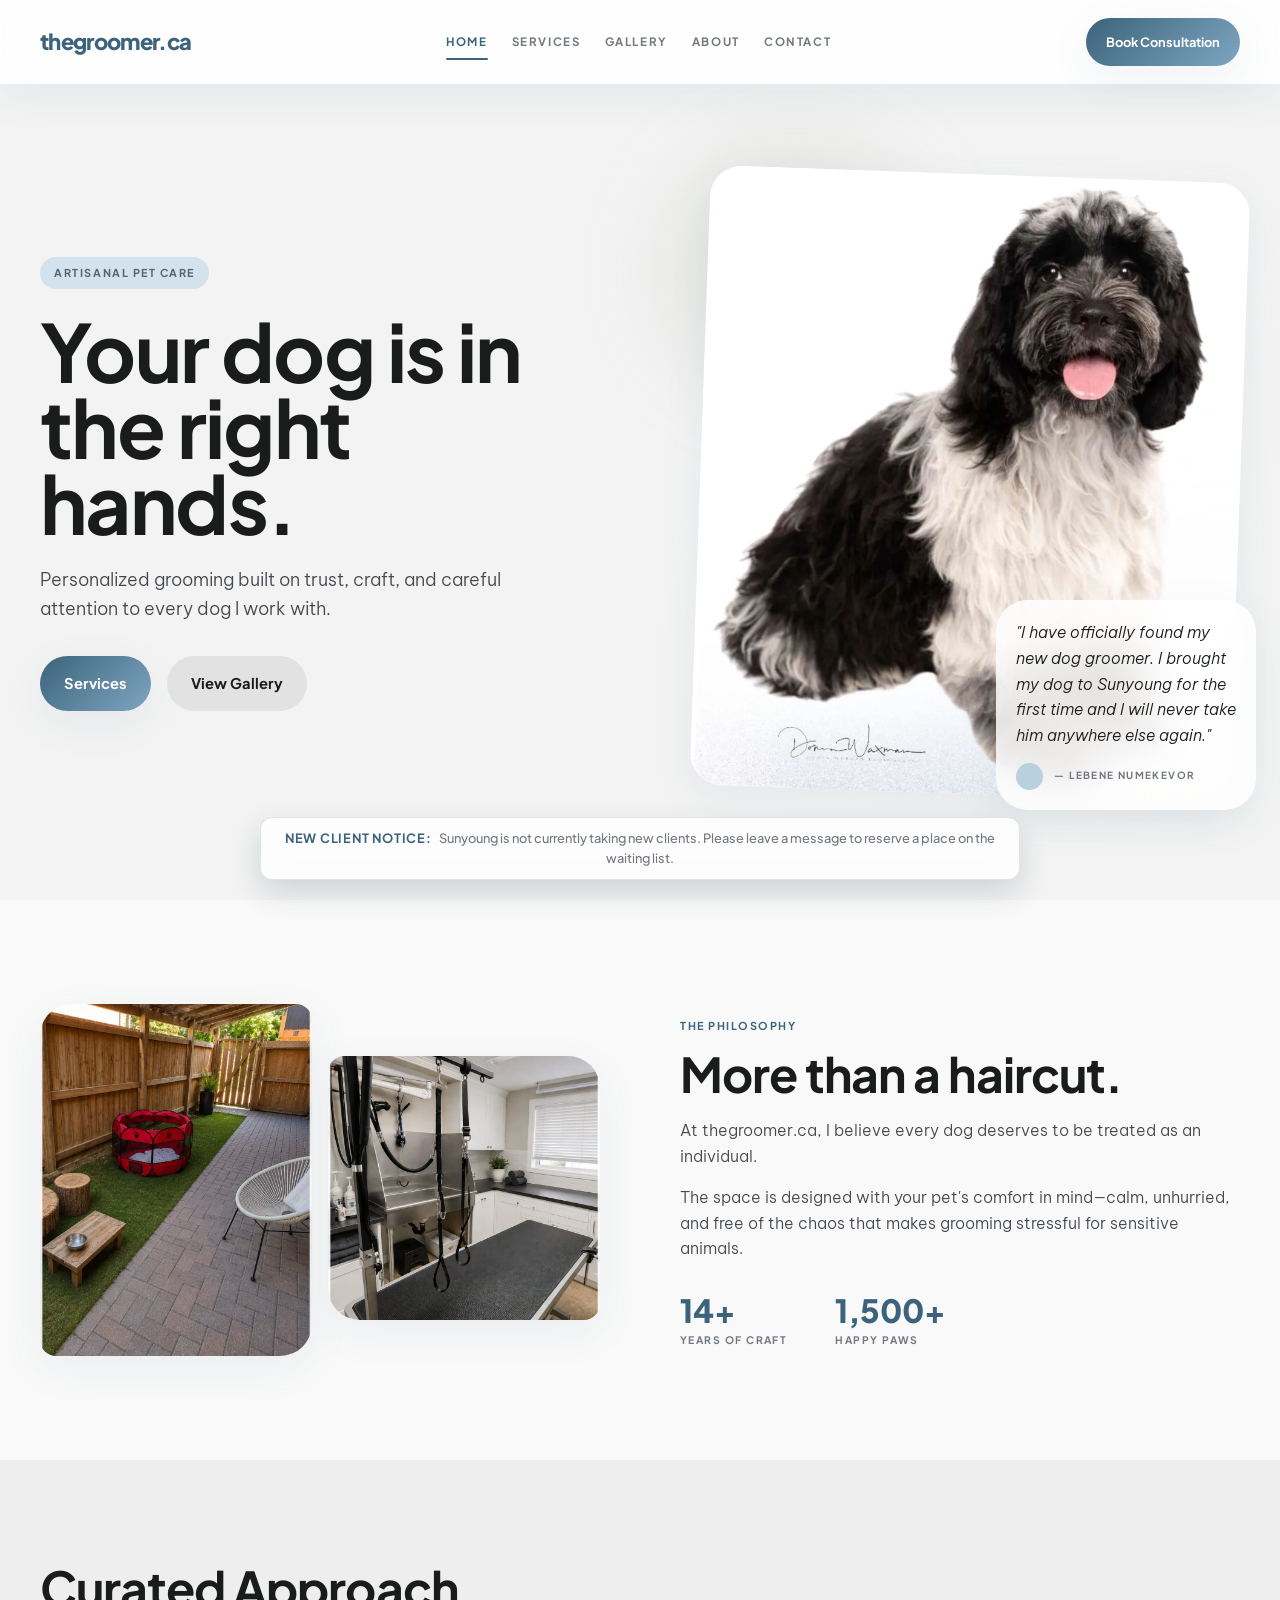
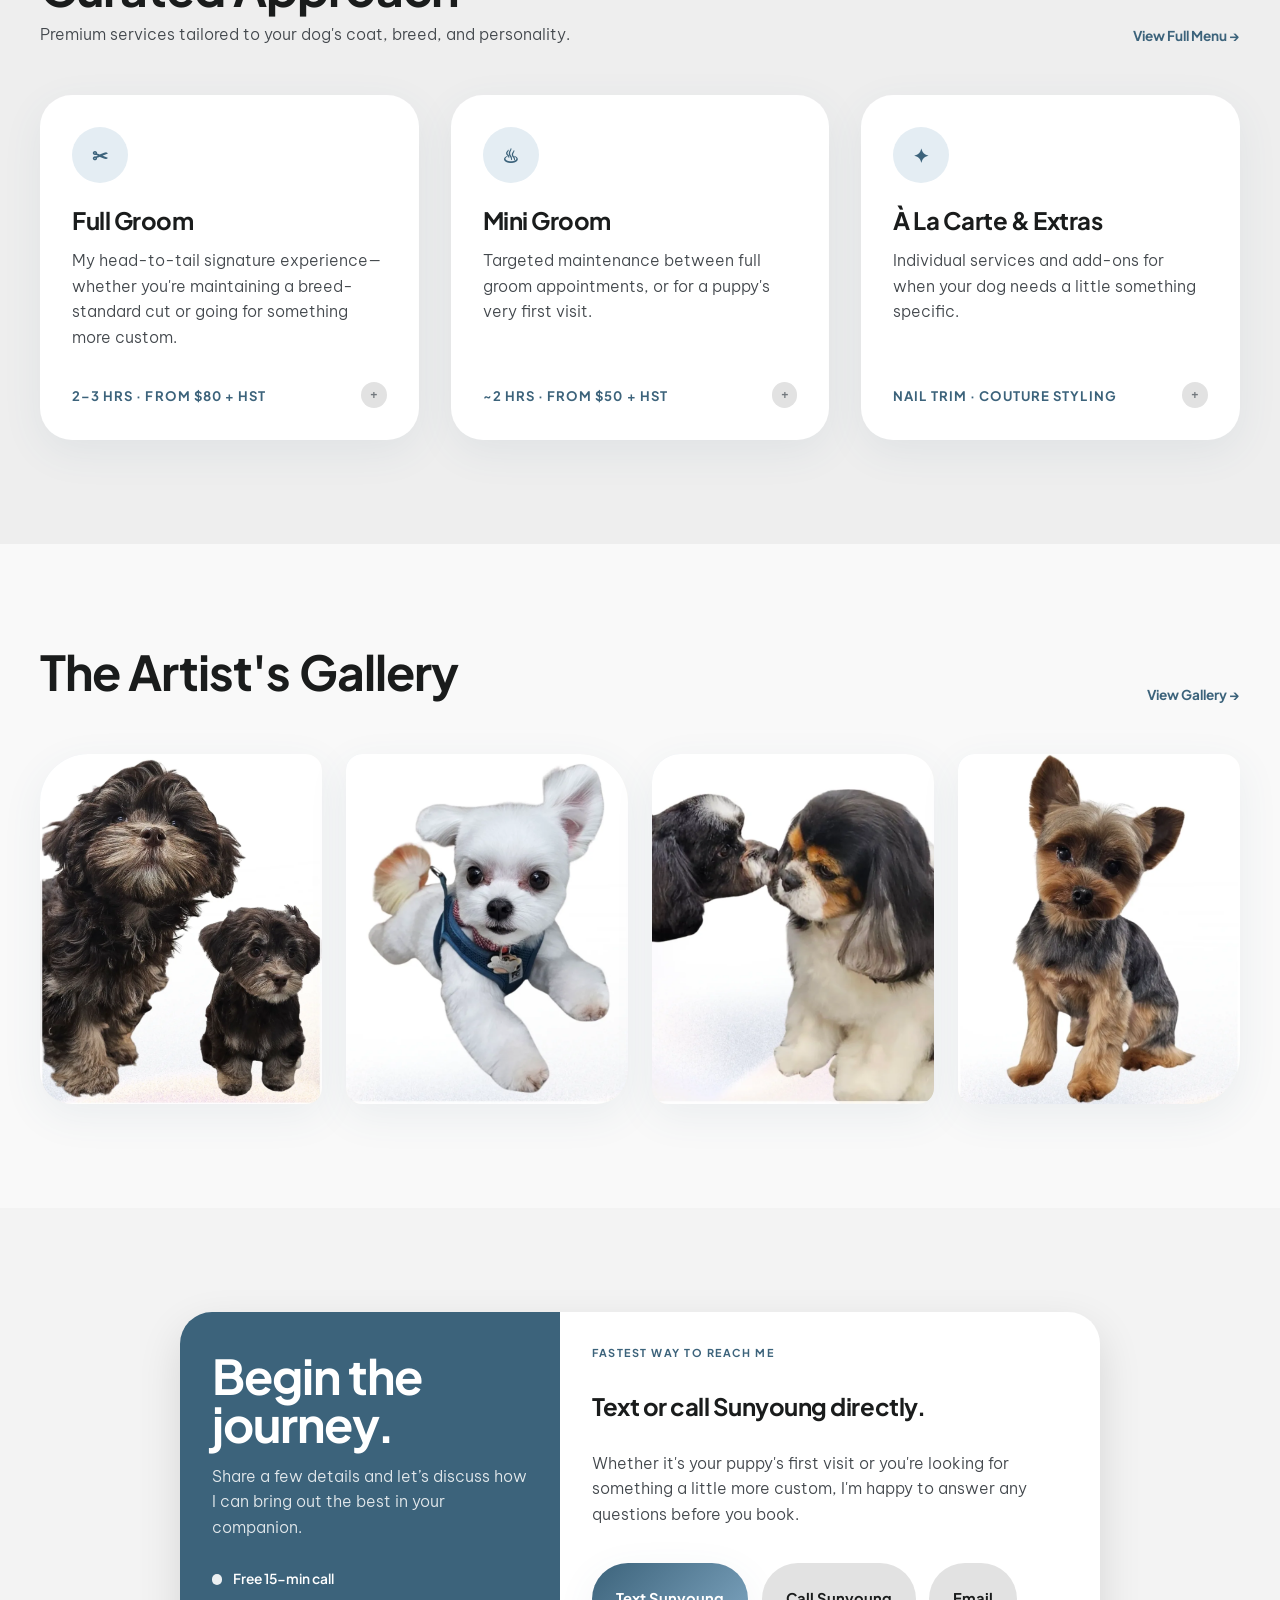
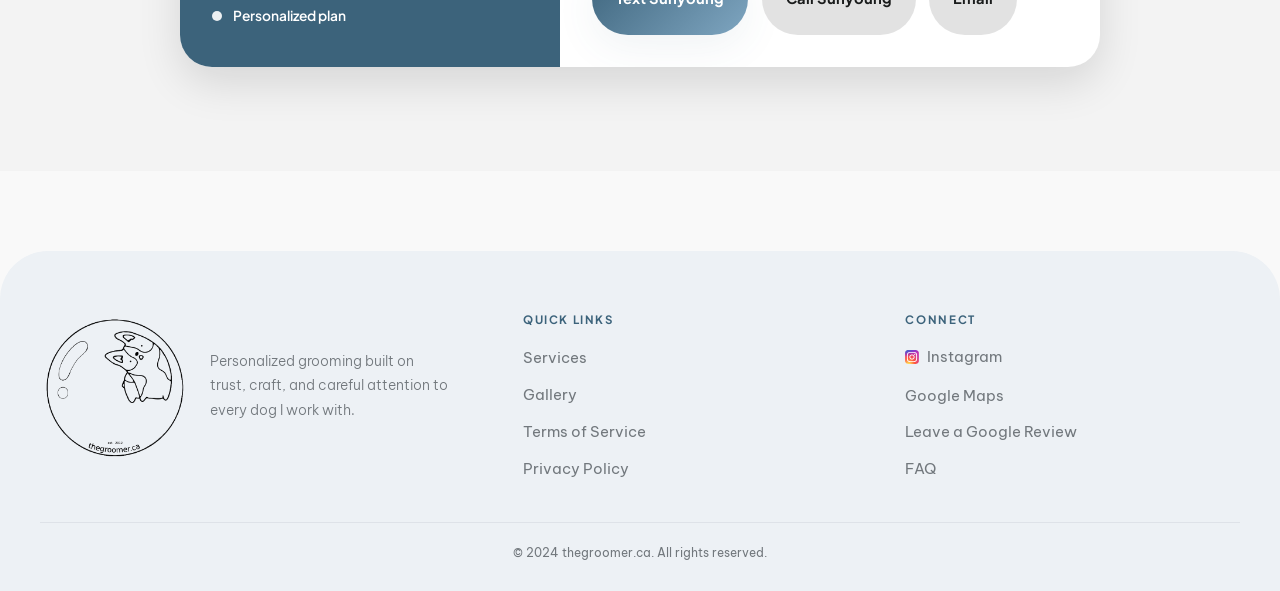
==== commit ef542f99: "favicon" ====
--- a/index.html
+++ b/index.html
@@ -18,6 +18,7 @@
   <meta name="twitter:image" content="https://thegroomer.ca/assets/img/photos/hero-front-page.webp" />
   <script type="application/ld+json">[{"@context":"https://schema.org","@type":"PetGrooming","@id":"https://thegroomer.ca/#business","name":"thegroomer.ca","url":"https://thegroomer.ca","image":"https://thegroomer.ca/assets/img/photos/hero-front-page.webp","logo":"https://thegroomer.ca/assets/img/branding/logo-mark.png","telephone":"+1-289-213-9855","email":"thegroomer.ca@gmail.com","areaServed":"Hamilton Region, Ontario","address":{"@type":"PostalAddress","addressRegion":"ON","addressCountry":"CA"},"founder":{"@type":"Person","name":"Sunyoung"},"sameAs":["https://www.instagram.com/thegroomer.ca/","https://g.page/r/Cb6Rf2AkQloGEAE"],"makesOffer":[{"@type":"Offer","itemOffered":{"@type":"Service","name":"Full dog groom"}},{"@type":"Offer","itemOffered":{"@type":"Service","name":"Mini dog groom"}},{"@type":"Offer","itemOffered":{"@type":"Service","name":"Nail trim"}},{"@type":"Offer","itemOffered":{"@type":"Service","name":"Couture styling"}}]},{"@context":"https://schema.org","@type":"WebSite","@id":"https://thegroomer.ca/#website","name":"thegroomer.ca","url":"https://thegroomer.ca"}]</script>
 
+  <link rel="icon" href="assets/img/branding/favicon.ico" sizes="any" />
   <link rel="icon" type="image/png" sizes="32x32" href="assets/img/branding/favicon-32.png" />
   <link rel="icon" type="image/png" sizes="16x16" href="assets/img/branding/favicon-16.png" />
   <link rel="apple-touch-icon" href="assets/img/branding/apple-touch-icon.png" />
--- a/assets/css/styles.css
+++ b/assets/css/styles.css
@@ -253,20 +253,33 @@
 
 /* Temporary waitlist notice: remove this block and the .waitlist-banner markup when bookings reopen. */
 .waitlist-banner {
-  position: relative;
-  z-index: 10;
-  padding: 0.8rem 1rem;
-  background: #264653;
-  color: #ffffff;
+  position: fixed;
+  z-index: 900;
+  right: 1.25rem;
+  bottom: 1.25rem;
+  left: 1.25rem;
+  max-width: 760px;
+  margin: 0 auto;
+  padding: 0.7rem 1.1rem;
+  background: rgba(255, 255, 255, 0.84);
+  border: 1px solid rgba(38, 70, 83, 0.14);
+  border-radius: 0.75rem;
+  box-shadow: 0 12px 30px rgba(20, 42, 53, 0.16);
+  backdrop-filter: blur(14px);
+  color: var(--text-soft);
   text-align: center;
   font-family: var(--font-headline);
-  font-size: 0.875rem;
-  font-weight: 600;
+  font-size: 0.8rem;
+  font-weight: 500;
   line-height: 1.5;
 }
 
 .waitlist-banner strong {
-  font-weight: 800;
+  margin-right: 0.35rem;
+  color: var(--primary);
+  font-weight: 700;
+  letter-spacing: 0.06em;
+  text-transform: uppercase;
 }
 
 .site-menu-toggle {
@@ -846,8 +859,11 @@
 
 @media (max-width: 768px) {
   .waitlist-banner {
-    padding: 0.7rem 1rem;
-    font-size: 0.8rem;
+    right: 0.75rem;
+    bottom: 0.75rem;
+    left: 0.75rem;
+    padding: 0.6rem 0.9rem;
+    font-size: 0.75rem;
   }
 
   .contact-action-stack {
@@ -1022,6 +1038,9 @@
 
   .hero-image {
     height: 520px;
+    object-fit: contain;
+    object-position: center;
+    background: var(--surface-white);
   }
 
   .hero-title {
@@ -1052,32 +1071,105 @@
   }
 
   .hero {
-    min-height: auto;
+    min-height: 46rem;
+    position: relative;
+    background: var(--text-main);
   }
 
   .hero-inner {
-    gap: 2rem;
-    padding: 2rem 0 3rem;
+    display: block;
+    width: 100%;
+    max-width: none;
+    min-height: 46rem;
+    padding: 0;
+  }
+
+  .hero-copy-wrap {
+    position: relative;
+    z-index: 2;
+    max-width: 34rem;
+    padding: 3.5rem 1.5rem 15.5rem;
+    color: #ffffff;
+  }
+
+  .hero-badge {
+    background: rgba(255, 255, 255, 0.18);
+    color: #ffffff;
+    backdrop-filter: blur(10px);
+  }
+
+  .hero-title,
+  .hero-copy {
+    color: #ffffff;
+  }
+
+  .hero-copy {
+    max-width: 24rem;
+    font-size: 1.05rem;
   }
 
   .hero-actions {
-    flex-direction: column;
-    align-items: stretch;
+    flex-direction: row;
+    align-items: center;
+    gap: 0.75rem;
   }
 
   .hero-actions .btn {
-    width: 100%;
+    width: auto;
+    flex: 1 1 0;
+    text-align: center;
+  }
+
+  .hero-actions .btn-secondary {
+    background: rgba(255, 255, 255, 0.92);
+  }
+
+  .hero-media {
+    position: absolute;
+    inset: 0;
+  }
+
+  .hero-media::after {
+    content: "";
+    position: absolute;
+    inset: 0;
+    background: linear-gradient(to bottom, rgba(9, 20, 26, 0.5), rgba(9, 20, 26, 0.12) 42%, rgba(9, 20, 26, 0.8));
+    pointer-events: none;
+    z-index: 1;
+  }
+
+  .hero-blob {
+    display: none;
+  }
+
+  .hero-image-wrap {
+    height: 100%;
+    border-radius: 0;
+    background: transparent;
+    box-shadow: none;
+    transform: none;
+  }
+
+  .hero-image-wrap:hover {
+    transform: none;
   }
 
   .hero-image {
-    height: 420px;
+    height: 100%;
+    object-fit: cover;
+    object-position: center;
   }
 
   .hero-quote {
-    position: relative;
-    right: auto;
-    bottom: auto;
-    margin: 1rem 0 0 auto;
+    position: absolute;
+    z-index: 2;
+    right: 1.25rem;
+    bottom: 1.25rem;
+    left: 1.25rem;
+    max-width: none;
+    margin: 0;
+    padding: 1rem 1.1rem;
+    background: rgba(255, 255, 255, 0.9);
   }
 
   .about-collage {
@@ -1103,7 +1195,9 @@
   }
 
   .gallery-item img {
-    height: 280px;
+    height: auto;
+    object-fit: contain;
+    display: block;
   }
 
   .consult-form-grid {
